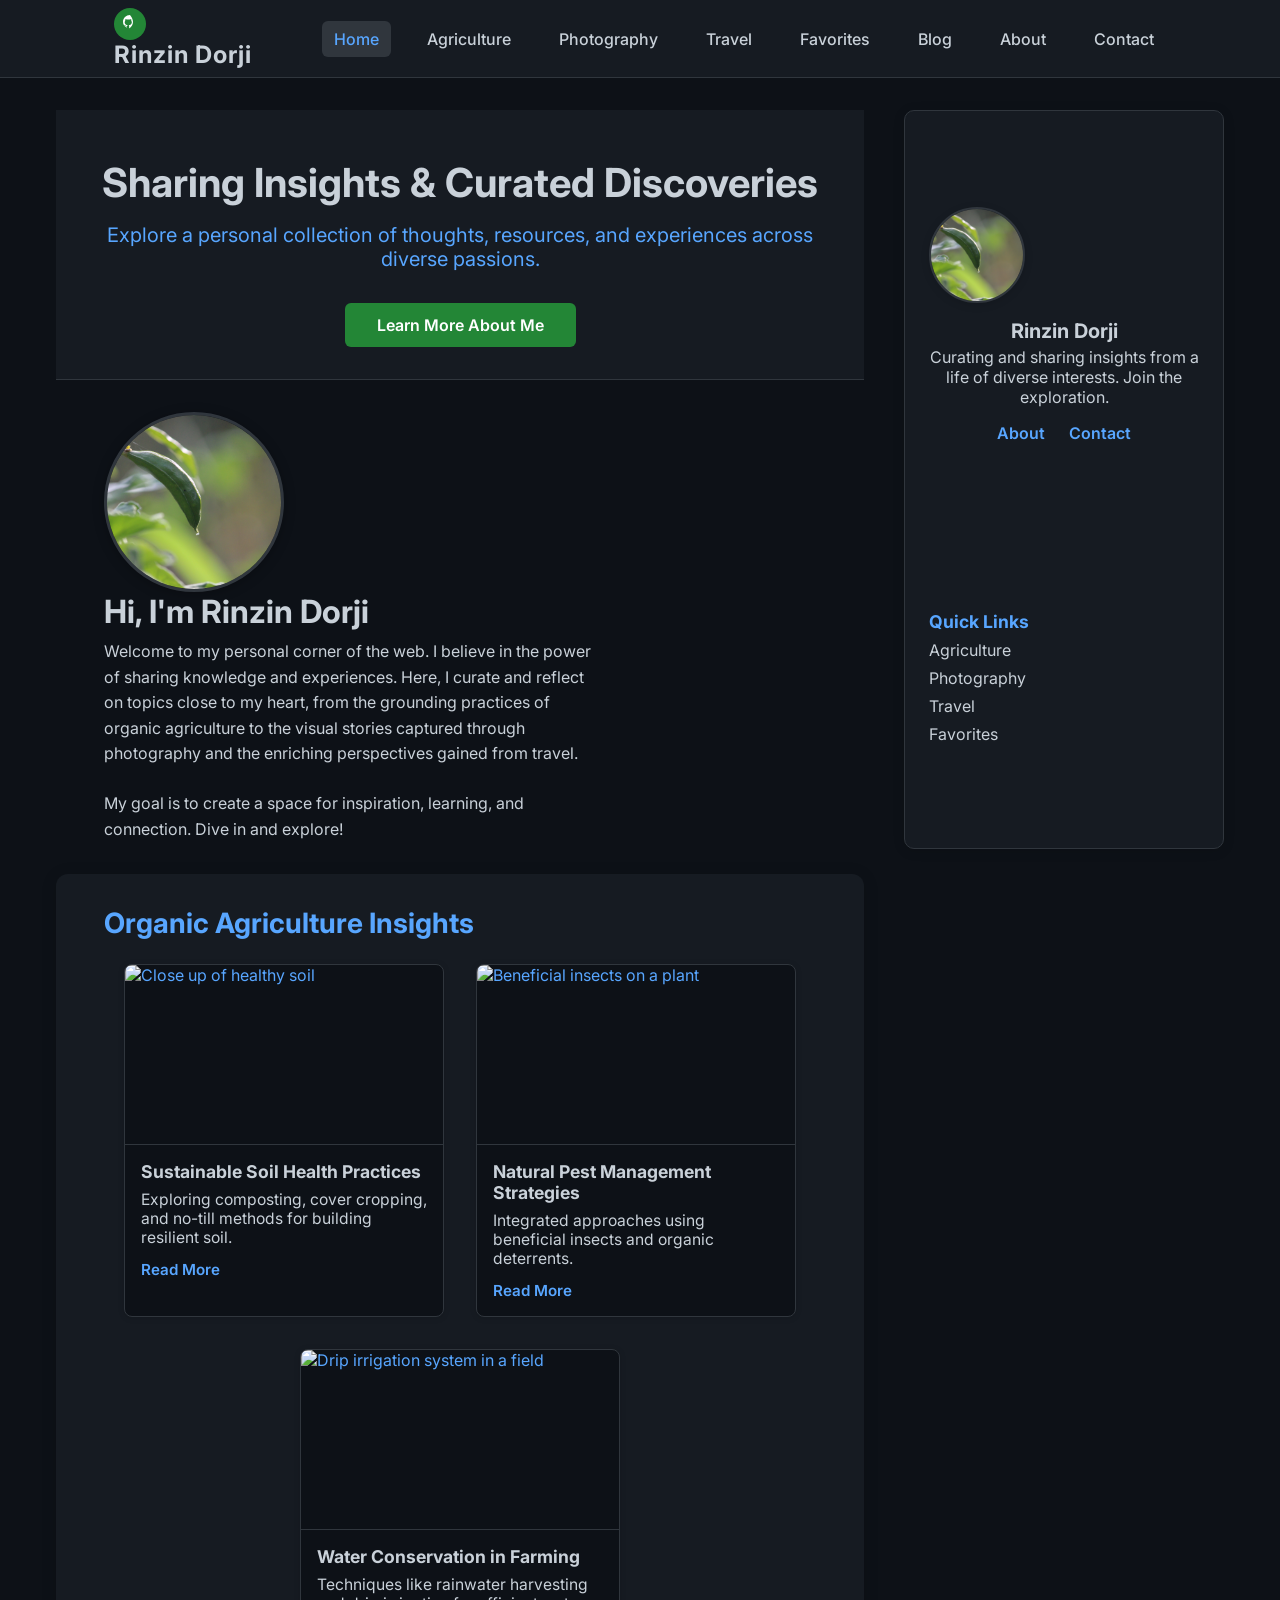
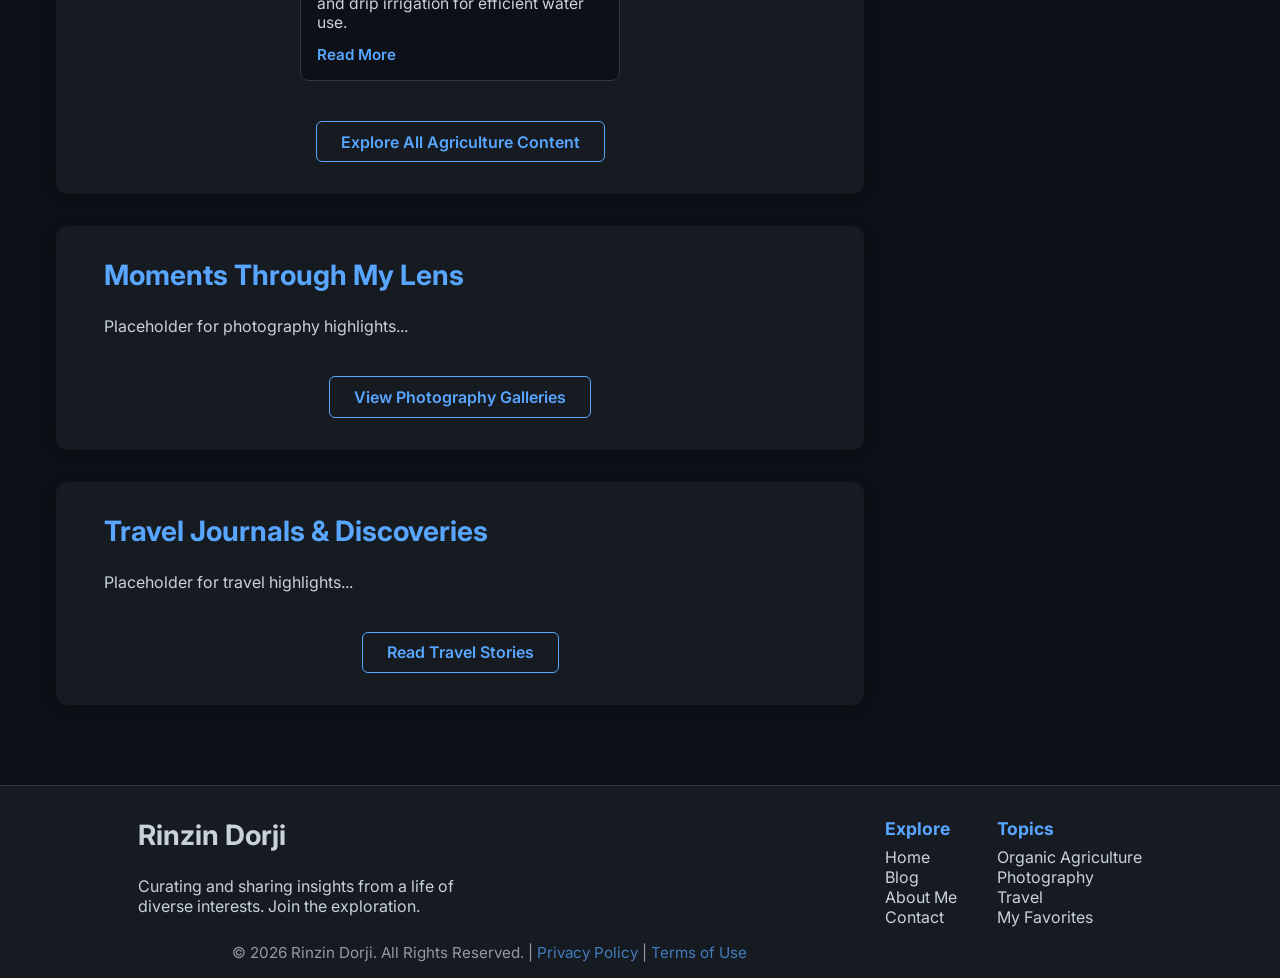
==== index.html @ 761f6019 "Add files via upload" ====
<!DOCTYPE html>
<html lang="en">
<head>
    <meta charset="UTF-8">
    <meta name="viewport" content="width=device-width, initial-scale=1.0">
    <!-- Update Title and Meta Description -->
    <title>My Curated Life - Rinzin Dorji</title>
    <meta name="description" content="Explore curated content, insights, and experiences across organic agriculture, photography, travel, and more by Rinzin Dorji.">
    <meta name="author" content="Rinzin Dorji">

    <!-- Modern Font (Example: Inter) -->
    <link rel="preconnect" href="https://fonts.googleapis.com">
    <link rel="preconnect" href="https://fonts.gstatic.com" crossorigin>
    <link href="https://fonts.googleapis.com/css2?family=Inter:wght@400;600;700&display=swap" rel="stylesheet">

    <!-- Link External CSS -->
    <link rel="stylesheet" href="style.css">

    <!-- Favicon (Placeholder) -->
    <link rel="icon" href="favicon.ico" type="image/x-icon">
</head>
<body>
    <!-- Skip Link -->
    <a href="#main-content" class="skip-link">Skip to main content</a>

    <!-- Header -->
    <header class="site-header" id="site-header">
        <div class="container header-container">
            <div class="logo">
                <a href="/" aria-label="Homepage">
                    <svg width="32" height="32" viewBox="0 0 16 16" fill="none" xmlns="http://www.w3.org/2000/svg" style="vertical-align:middle;margin-right:8px;"><circle cx="8" cy="8" r="8" fill="#238636"/><path d="M8 3.5C6.07 3.5 4.5 5.07 4.5 7C4.5 8.23 5.23 9.29 6.25 9.75C6.38 9.78 6.43 9.7 6.43 9.63C6.43 9.57 6.43 9.41 6.43 9.25C5.68 9.41 5.5 8.93 5.5 8.93C5.39 8.68 5.18 8.61 5.18 8.61C4.89 8.43 5.2 8.44 5.2 8.44C5.52 8.46 5.7 8.77 5.7 8.77C5.98 9.25 6.47 9.11 6.67 9.04C6.7 8.83 6.78 8.7 6.87 8.62C6.13 8.54 5.34 8.28 5.34 7.18C5.34 6.85 5.46 6.6 5.65 6.41C5.62 6.33 5.52 6.04 5.68 5.62C5.68 5.62 5.91 5.54 6.43 5.81C6.65 5.75 6.89 5.72 7.13 5.72C7.37 5.72 7.61 5.75 7.83 5.81C8.35 5.54 8.58 5.62 8.58 5.62C8.74 6.04 8.64 6.33 8.61 6.41C8.8 6.6 8.92 6.85 8.92 7.18C8.92 8.29 8.13 8.54 7.39 8.62C7.5 8.72 7.6 8.91 7.6 9.21C7.6 9.62 7.59 9.89 7.59 9.97C7.59 10.04 7.64 10.12 7.77 10.09C8.79 9.29 9.5 8.23 9.5 7C9.5 5.07 7.93 3.5 8 3.5Z" fill="#fff"/></svg>
                    Rinzin Dorji
                </a>
            </div>
            <nav class="main-navigation" aria-label="Main Navigation">
                <ul id="main-navigation-list" class="nav-list">
                    <li><a href="index.html" class="nav-link current-page">Home</a></li>
                    <li><a href="sub_pages/organic-agriculture.html" class="nav-link">Agriculture</a></li>
                    <li><a href="sub_pages/photography.html" class="nav-link">Photography</a></li>
                    <li><a href="sub_pages/travel.html" class="nav-link">Travel</a></li>
                    <li><a href="sub_pages/favorites.html" class="nav-link">Favorites</a></li>
                    <li><a href="sub_pages/blog.html" class="nav-link">Blog</a></li>
                    <li><a href="sub_pages/about.html" class="nav-link">About</a></li>
                    <li><a href="sub_pages/contact.html" class="nav-link">Contact</a></li>
                </ul>
            </nav>
        </div>
    </header>

    <!-- Main Content Area -->
    <main id="main-content" class="github-main-layout">
        <div class="github-main-content">
            <!-- Hero Section -->
            <section class="hero-section animate-on-scroll">
                <div class="container">
                    <div class="hero-content">
                        <h1 class="hero-title">Sharing Insights & Curated Discoveries</h1>
                        <p class="hero-subtitle">Explore a personal collection of thoughts, resources, and experiences across diverse passions.</p>
                        <!-- Optional CTA -->
                        <a href="sub_pages/about.html" class="button hero-button">Learn More About Me</a>
                    </div>
                    <!-- Optional: Add a subtle background image/video/graphic via CSS -->
                </div>
            </section>

            <!-- Introduction Section -->
            <section class="intro-section">
                <div class="container intro-container">
                    <div class="intro-image animate-on-scroll">
                        <img src="IMG_4759.JPG" alt="Portrait of Rinzin Dorji" loading="lazy">
                    </div>
                    <div class="intro-text animate-on-scroll delay-1">
                        <h2>Hi, I'm Rinzin Dorji</h2>
                        <p>Welcome to my personal corner of the web. I believe in the power of sharing knowledge and experiences. Here, I curate and reflect on topics close to my heart, from the grounding practices of organic agriculture to the visual stories captured through photography and the enriching perspectives gained from travel.</p>
                        <p>My goal is to create a space for inspiration, learning, and connection. Dive in and explore!</p>
                    </div>
                </div>
            </section>

            <!-- Featured Content Sections (Example Structure) -->
            <section id="featured-agriculture" class="featured-section featured-agriculture">
                <div class="container">
                    <h2 class="section-title animate-on-scroll">Organic Agriculture Insights</h2>
                    <div class="featured-grid">
                        <!-- Item 1 -->
                        <article class="featured-item animate-on-scroll delay-1">
                            <a href="#" class="featured-item-link" aria-label="Read more about Sustainable Soil Health">
                                <img src="https://via.placeholder.com/400x250/a5d6a7/4caf50?text=Soil+Health" alt="Close up of healthy soil">
                                <div class="item-content">
                                    <h3>Sustainable Soil Health Practices</h3>
                                    <p>Exploring composting, cover cropping, and no-till methods for building resilient soil.</p>
                                    <span class="read-more-link">Read More</span>
                                </div>
                            </a>
                        </article>
                        <!-- Item 2 -->
                        <article class="featured-item animate-on-scroll delay-2">
                            <a href="#" class="featured-item-link" aria-label="Read more about Pest Management">
                                <img src="https://via.placeholder.com/400x250/c5e1a5/8bc34a?text=Pest+Control" alt="Beneficial insects on a plant">
                                <div class="item-content">
                                    <h3>Natural Pest Management Strategies</h3>
                                    <p>Integrated approaches using beneficial insects and organic deterrents.</p>
                                    <span class="read-more-link">Read More</span>
                                </div>
                            </a>
                        </article>
                        <!-- Item 3 -->
                        <article class="featured-item animate-on-scroll delay-3">
                            <a href="#" class="featured-item-link" aria-label="Read more about Water Conservation">
                                <img src="https://via.placeholder.com/400x250/b3e5fc/4fc3f7?text=Water+Wise" alt="Drip irrigation system in a field">
                                <div class="item-content">
                                    <h3>Water Conservation in Farming</h3>
                                    <p>Techniques like rainwater harvesting and drip irrigation for efficient water use.</p>
                                    <span class="read-more-link">Read More</span>
                                </div>
                            </a>
                        </article>
                    </div>
                    <div class="section-link animate-on-scroll delay-4">
                        <a href="sub_pages/organic-agriculture.html" class="button button-secondary">Explore All Agriculture Content</a>
                    </div>
                </div>
            </section>

            <!-- Add similar sections for Photography, Travel etc. -->
            <section id="featured-photography" class="featured-section featured-photography alternate-bg">
                <div class="container">
                    <h2 class="section-title animate-on-scroll">Moments Through My Lens</h2>
                    <!-- Photography content grid here -->
                    <p class="animate-on-scroll delay-1">Placeholder for photography highlights...</p>
                    <div class="section-link animate-on-scroll delay-2">
                        <a href="sub_pages/photography.html" class="button button-secondary">View Photography Galleries</a>
                    </div>
                </div>
            </section>

            <section id="featured-travel" class="featured-section featured-travel">
                <div class="container">
                    <h2 class="section-title animate-on-scroll">Travel Journals & Discoveries</h2>
                    <!-- Travel content grid here -->
                    <p class="animate-on-scroll delay-1">Placeholder for travel highlights...</p>
                    <div class="section-link animate-on-scroll delay-2">
                        <a href="sub_pages/travel.html" class="button button-secondary">Read Travel Stories</a>
                    </div>
                </div>
            </section>
        </div>
        <aside class="github-sidebar">
            <section class="profile-card">
                <img src="IMG_4759.JPG" alt="Portrait of Rinzin Dorji" class="profile-avatar" loading="lazy">
                <h3>Rinzin Dorji</h3>
                <p>Curating and sharing insights from a life of diverse interests. Join the exploration.</p>
                <ul class="profile-links">
                    <li><a href="sub_pages/about.html">About</a></li>
                    <li><a href="sub_pages/contact.html">Contact</a></li>
                </ul>
            </section>
            <section class="quick-links">
                <h4>Quick Links</h4>
                <ul>
                    <li><a href="sub_pages/organic-agriculture.html">Agriculture</a></li>
                    <li><a href="sub_pages/photography.html">Photography</a></li>
                    <li><a href="sub_pages/travel.html">Travel</a></li>
                    <li><a href="sub_pages/favorites.html">Favorites</a></li>
                </ul>
            </section>
        </aside>
    </main>

    <!-- Footer -->
    <footer class="site-footer">
        <div class="container">
            <div class="footer-content">
                <div class="footer-about">
                    <h3><a href="/">Rinzin Dorji</a></h3>
                    <p>Curating and sharing insights from a life of diverse interests. Join the exploration.</p>
                    <!-- Add Social Links Here -->
                </div>
                <nav class="footer-nav" aria-label="Footer Navigation">
                    <div>
                        <h4>Explore</h4>
                        <ul>
                            <li><a href="index.html">Home</a></li>
                            <li><a href="sub_pages/blog.html">Blog</a></li>
                            <li><a href="sub_pages/about.html">About Me</a></li>
                            <li><a href="sub_pages/contact.html">Contact</a></li>
                        </ul>
                    </div>
                    <div>
                        <h4>Topics</h4>
                        <ul>
                            <li><a href="sub_pages/organic-agriculture.html">Organic Agriculture</a></li>
                            <li><a href="sub_pages/photography.html">Photography</a></li>
                            <li><a href="sub_pages/travel.html">Travel</a></li>
                            <li><a href="sub_pages/favorites.html">My Favorites</a></li>
                        </ul>
                    </div>
                </nav>
            </div>
            <div class="copyright">
                <p>&copy; <span id="current-year"></span> Rinzin Dorji. All Rights Reserved. | <a href="#">Privacy Policy</a> | <a href="#">Terms of Use</a></p>
            </div>
        </div>
    </footer>

    <!-- Link External JS -->
    <script src="script.js" defer></script>
</body>
</html>
---- style.css ----
/* style.css - Modern Personal Sharing Hub */

/* ========================================
   0. VARIABLES & BASE
   ======================================== */
:root {
    /* Color Palette */
    --color-bg: #0d1117;
    --color-bg-secondary: #161b22;
    --color-fg: #c9d1d9;
    --color-accent: #238636;
    --color-border: #30363d;
    --color-link: #58a6ff;
    --color-link-hover: #1f6feb;

    /* Typography */
    --font-main: 'Inter', 'Segoe UI', Arial, sans-serif;

    /* Layout & Spacing */
    --container-width: 1100px;
    --spacing-unit: 1rem; /* 16px */
    --spacing-xs: calc(var(--spacing-unit) * 0.5);  /* 8px */
    --spacing-sm: var(--spacing-unit);             /* 16px */
    --spacing-md: calc(var(--spacing-unit) * 1.5); /* 24px */
    --spacing-lg: calc(var(--spacing-unit) * 2.5); /* 40px */
    --spacing-xl: calc(var(--spacing-unit) * 4);   /* 64px */
    --spacing-xxl: calc(var(--spacing-unit) * 6);  /* 96px */

    /* Borders & Shadows */
    --border-radius-sm: 4px;
    --border-radius-md: 8px;
    --border-width: 1px;
    --shadow-sm: 0 1px 3px rgba(0, 0, 0, 0.05);
    --shadow-md: 0 4px 12px rgba(0, 0, 0, 0.1);
    --shadow-lg: 0 10px 30px rgba(0, 0, 0, 0.1);

    /* Transitions */
    --transition-duration: 0.3s;
    --transition-timing: ease-in-out;
}

/* Reset & Base Styles */
*, *::before, *::after {
    box-sizing: border-box;
    margin: 0;
    padding: 0;
}

html {
    font-size: var(--base-font-size);
    scroll-behavior: smooth;
    -webkit-font-smoothing: antialiased;
    -moz-osx-font-smoothing: grayscale;
}

body {
    background: var(--color-bg);
    color: var(--color-fg);
    font-family: var(--font-main);
    margin: 0;
    padding: 0;
    min-height: 100vh;
}

/* ========================================
   1. ACCESSIBILITY & UTILITIES
   ======================================== */
.skip-link {
    position: absolute;
    top: -999px; /* Hide off-screen */
    left: var(--spacing-sm);
    background-color: var(--color-accent);
    color: var(--color-fg);
    padding: var(--spacing-xs) var(--spacing-sm);
    z-index: 1100;
    text-decoration: none;
    font-weight: 600;
    border-radius: 0 0 var(--border-radius-sm) var(--border-radius-sm);
    transition: top var(--transition-duration) var(--transition-timing);
}
.skip-link:focus {
    top: 0;
}

/* Animation Utility */
.animate-on-scroll {
    opacity: 0;
    transform: translateY(20px); /* Subtle upward movement */
    transition: opacity 0.6s var(--transition-timing), transform 0.6s var(--transition-timing);
}
.animate-on-scroll.is-visible {
    opacity: 1;
    transform: translateY(0);
}
.delay-1 { transition-delay: 0.1s; }
.delay-2 { transition-delay: 0.2s; }
.delay-3 { transition-delay: 0.3s; }
.delay-4 { transition-delay: 0.4s; }

/* ========================================
   2. TYPOGRAPHY & BASE ELEMENTS
   ======================================== */
h1, h2, h3, h4, h5, h6 {
    font-family: var(--font-main);
    color: var(--color-fg);
    margin-top: 0;
    margin-bottom: var(--spacing-md);
    font-weight: 700;
    line-height: var(--line-height-heading);
}
h1 { font-size: clamp(2.5rem, 5vw, 3.5rem); } /* Responsive heading size */
h2 { font-size: clamp(2rem, 4vw, 2.75rem); }
h3 { font-size: clamp(1.5rem, 3vw, 1.75rem); }
h4 { font-size: clamp(1.2rem, 2.5vw, 1.35rem); }

p {
    margin-bottom: var(--spacing-md);
    max-width: 75ch; /* Improve readability */
}
p:last-child {
    margin-bottom: 0;
}

a {
    color: var(--color-link);
    text-decoration: none;
    transition: color var(--transition-duration) var(--transition-timing);
}
a:hover, a:focus {
    color: var(--color-link-hover);
    text-decoration: underline;
}

img, svg, video {
    max-width: 100%;
    height: auto;
    display: block;
}

/* Buttons */
.button,
.button-secondary {
    display: inline-block;
    padding: 0.6rem 1.5rem;
    border-radius: 6px;
    font-weight: 600;
    text-decoration: none;
    font-size: 1rem;
    transition: background 0.2s, color 0.2s;
    cursor: pointer;
}
.button {
    background: var(--color-accent);
    color: #fff;
    border: none;
}
.button:hover {
    background: #2ea043;
}
.button-secondary {
    background: transparent;
    color: var(--color-link);
    border: 1px solid var(--color-link);
}
.button-secondary:hover {
    background: var(--color-link);
    color: #fff;
}

/* Focus Styles */
*:focus-visible {
    outline: 3px solid var(--color-link);
    outline-offset: 2px;
    border-radius: var(--border-radius-sm);
}

/* ========================================
   3. LAYOUT & CONTAINER
   ======================================== */
.container {
    width: 100%;
    max-width: var(--container-width);
    margin-left: auto;
    margin-right: auto;
    padding-left: var(--spacing-md);
    padding-right: var(--spacing-md);
}

/* GitHub-inspired main layout */
.github-main-layout {
  display: flex;
  flex-direction: row;
  align-items: flex-start;
  max-width: 1200px;
  margin: 0 auto;
  padding: 2rem 1rem 0 1rem;
  gap: 2.5rem;
}

.github-main-content {
  flex: 3 1 0;
  min-width: 0;
}

.github-sidebar {
  flex: 1 1 260px;
  max-width: 320px;
  background: var(--color-bg-secondary);
  border: 1px solid var(--color-border);
  border-radius: 10px;
  padding: 2rem 1.5rem;
  box-shadow: 0 2px 12px #0002;
  position: sticky;
  top: 90px;
  height: fit-content;
}

.profile-card {
  text-align: center;
  margin-bottom: 2.5rem;
}
.profile-avatar {
  width: 96px;
  height: 96px;
  border-radius: 50%;
  border: 2px solid var(--color-border);
  margin-bottom: 1rem;
  object-fit: cover;
  box-shadow: 0 2px 8px #0002;
}
.profile-card h3 {
  margin: 0.5rem 0 0.25rem 0;
  font-size: 1.25rem;
  color: var(--color-fg);
}
.profile-card p {
  color: var(--color-fg);
  font-size: 1rem;
  margin-bottom: 1rem;
}
.profile-links {
  list-style: none;
  padding: 0;
  margin: 0;
  display: flex;
  justify-content: center;
  gap: 1.5rem;
}
.profile-links a {
  color: var(--color-link);
  font-weight: 600;
  text-decoration: none;
  font-size: 1rem;
}
.profile-links a:hover {
  color: var(--color-link-hover);
}

.quick-links {
  margin-top: 2rem;
}
.quick-links h4 {
  color: var(--color-link);
  font-size: 1.1rem;
  margin-bottom: 0.5rem;
  text-align: left;
}
.quick-links ul {
  list-style: none;
  padding: 0;
  margin: 0;
}
.quick-links li {
  margin-bottom: 0.5rem;
}
.quick-links a {
  color: var(--color-fg);
  text-decoration: none;
  font-size: 1rem;
  transition: color 0.2s;
}
.quick-links a:hover {
  color: var(--color-link);
}

@media (max-width: 1000px) {
  .github-main-layout {
    flex-direction: column;
    gap: 2rem;
    padding: 1rem 0.5rem 0 0.5rem;
  }
  .github-sidebar {
    position: static;
    max-width: 100%;
    width: 100%;
    margin-bottom: 2rem;
  }
}

@media (max-width: 600px) {
  .github-main-layout {
    flex-direction: column;
    padding: 0.5rem 0.1rem 0 0.1rem;
    gap: 1rem;
  }
  .github-sidebar {
    padding: 1rem 0.5rem;
    max-width: 100%;
    width: 100%;
    margin-bottom: 1.5rem;
  }
  .github-main-content {
    width: 100%;
    min-width: 0;
  }
  .profile-avatar {
    width: 72px;
    height: 72px;
  }
  .profile-card h3 {
    font-size: 1.05rem;
  }
  .profile-card p {
    font-size: 0.95rem;
  }
  .quick-links h4 {
    font-size: 1rem;
  }
  .quick-links a {
    font-size: 0.95rem;
  }
  .hero-title {
    font-size: 1.2rem;
  }
  .hero-section {
    padding: 1.5rem 0 1rem 0;
  }
  .intro-section {
    flex-direction: column;
    gap: 1rem;
    padding: 0 0.5rem;
  }
  .intro-image img {
    width: 90px;
    height: 90px;
  }
  .intro-text h2 {
    font-size: 1.1rem;
  }
  .featured-section {
    padding: 1rem 0.5rem;
    margin: 1rem auto;
  }
  .section-title {
    font-size: 1rem;
  }
  .featured-item img {
    height: 100px;
  }
  .item-content h3 {
    font-size: 0.98rem;
  }
  .item-content p {
    font-size: 0.92rem;
  }
}

/* ========================================
   4. HEADER & NAVIGATION
   ======================================== */
.site-header {
    background: var(--color-bg-secondary);
    border-bottom: 1px solid var(--color-border);
    padding: 0.5rem 0;
    position: sticky;
    top: 0;
    z-index: 100;
}

.header-container {
    display: flex;
    align-items: center;
    justify-content: space-between;
    max-width: var(--container-width);
    margin: 0 auto;
    padding: 0 1.5rem;
}

.logo a {
    color: var(--color-fg);
    font-weight: 700;
    font-size: 1.5rem;
    text-decoration: none;
    letter-spacing: 1px;
}

.main-navigation .nav-list {
    display: flex;
    gap: 1.5rem;
    list-style: none;
    margin: 0;
    padding: 0;
}

.main-navigation .nav-link {
    color: var(--color-fg);
    text-decoration: none;
    font-weight: 500;
    padding: 0.5rem 0.75rem;
    border-radius: 6px;
    transition: background 0.2s, color 0.2s;
}

.main-navigation .nav-link:hover,
.main-navigation .nav-link.current-page {
    background: var(--color-border);
    color: var(--color-link);
}

/* ========================================
   5. MAIN CONTENT & SECTIONS
   ======================================== */
main {
    padding-top: 0; /* Header is sticky */
}

section {
    padding: var(--spacing-xl) 0;
}
.alternate-bg {
    background-color: var(--color-bg-secondary);
}

/* Hero Section */
.hero-section {
    background: var(--color-bg-secondary);
    padding: 3rem 0 2rem 0;
    text-align: center;
    border-bottom: 1px solid var(--color-border);
    transition: transform 0.5s var(--transition-timing), opacity 0.5s var(--transition-timing);
    will-change: transform, opacity;
}
.hero-section.zoomed-out {
    transform: scale(0.92);
    opacity: 0.7;
}

.hero-title {
    font-size: 2.5rem;
    font-weight: 700;
    margin-bottom: 1rem;
    color: var(--color-fg);
}

.hero-subtitle {
    font-size: 1.25rem;
    color: var(--color-link);
    margin-bottom: 2rem;
}

.hero-button {
    background: var(--color-accent);
    color: #fff;
    border: none;
    padding: 0.75rem 2rem;
    border-radius: 6px;
    font-size: 1rem;
    font-weight: 600;
    cursor: pointer;
    text-decoration: none;
    transition: background 0.2s;
}
.hero-button:hover {
    background: #2ea043;
}

/* Intro Section */
.intro-section {
    display: flex;
    flex-wrap: wrap;
    align-items: center;
    justify-content: center;
    gap: 2rem;
    max-width: var(--container-width);
    margin: 2rem auto;
    padding: 0 1.5rem;
}

.intro-image img {
    width: 180px;
    height: 180px;
    object-fit: cover;
    border-radius: 50%;
    border: 3px solid var(--color-border);
    box-shadow: 0 2px 12px #0004;
}

.intro-text {
    max-width: 500px;
}

.intro-text h2 {
    font-size: 2rem;
    margin-bottom: 0.5rem;
    color: var(--color-fg);
}

.intro-text p {
    color: var(--color-fg);
    line-height: 1.6;
}

/* Featured Sections */
.featured-section {
    background: var(--color-bg-secondary);
    border-radius: 12px;
    margin: 2rem auto;
    max-width: var(--container-width);
    padding: 2rem 1.5rem;
    box-shadow: 0 2px 16px #0002;
}

.section-title {
    font-size: 1.75rem;
    color: var(--color-link);
    margin-bottom: 1.5rem;
    font-weight: 700;
}

.featured-grid {
    display: flex;
    flex-wrap: wrap;
    gap: 2rem;
    justify-content: center;
}

.featured-item {
    background: var(--color-bg);
    border: 1px solid var(--color-border);
    border-radius: 8px;
    box-shadow: 0 1px 6px #0002;
    overflow: hidden;
    max-width: 320px;
    flex: 1 1 300px;
    display: flex;
    flex-direction: column;
    transition: transform 0.15s, box-shadow 0.15s;
}
.featured-item:hover {
    transform: translateY(-4px) scale(1.03);
    box-shadow: 0 4px 24px #0004;
}
.featured-item img {
    width: 100%;
    height: 180px;
    object-fit: cover;
    border-bottom: 1px solid var(--color-border);
}
.item-content {
    padding: 1rem;
}
.item-content h3 {
    font-size: 1.1rem;
    color: var(--color-fg);
    margin: 0 0 0.5rem 0;
}
.item-content p {
    color: var(--color-fg);
    font-size: 0.98rem;
    margin-bottom: 0.75rem;
}
.read-more-link {
    color: var(--color-link);
    font-weight: 600;
    text-decoration: none;
    font-size: 0.95rem;
}
.read-more-link:hover {
    color: var(--color-link-hover);
}

.section-link {
    text-align: center;
    margin-top: var(--spacing-lg);
}

/* ========================================
   6. FOOTER
   ======================================== */
.site-footer {
    background: var(--color-bg-secondary);
    border-top: 1px solid var(--color-border);
    color: var(--color-fg);
    padding: 2rem 0 1rem 0;
    margin-top: 3rem;
}
.footer-content {
    display: flex;
    flex-wrap: wrap;
    justify-content: space-between;
    max-width: var(--container-width);
    margin: 0 auto 1rem auto;
    padding: 0 1.5rem;
    gap: 2rem;
}
.footer-about {
    max-width: 350px;
}
.footer-about h3 a {
    color: var(--color-fg);
    text-decoration: none;
    font-weight: 700;
}
.footer-nav {
    display: flex;
    gap: 2.5rem;
}
.footer-nav h4 {
    color: var(--color-link);
    font-size: 1.1rem;
    margin-bottom: 0.5rem;
}
.footer-nav ul {
    list-style: none;
    padding: 0;
    margin: 0;
}
.footer-nav a {
    color: var(--color-fg);
    text-decoration: none;
    font-size: 1rem;
    transition: color 0.2s;
}
.footer-nav a:hover {
    color: var(--color-link);
}

.copyright {
    text-align: center;
    color: var(--color-fg);
    font-size: 0.95rem;
    opacity: 0.7;
}

/* ========================================
   7. RESPONSIVE ADJUSTMENTS
   ======================================== */
@media (max-width: 900px) {
    .header-container,
    .footer-content,
    .intro-section,
    .featured-section {
        flex-direction: column;
        align-items: stretch;
        gap: 1.5rem;
    }
    .featured-grid {
        flex-direction: column;
        gap: 1.5rem;
    }
}
@media (max-width: 600px) {
    .hero-title {
        font-size: 1.2rem;
    }
    .intro-image img {
        width: 90px;
        height: 90px;
    }
    .section-title {
        font-size: 1rem;
    }
    .site-header, .site-footer {
        padding-left: 0.5rem;
        padding-right: 0.5rem;
    }
}
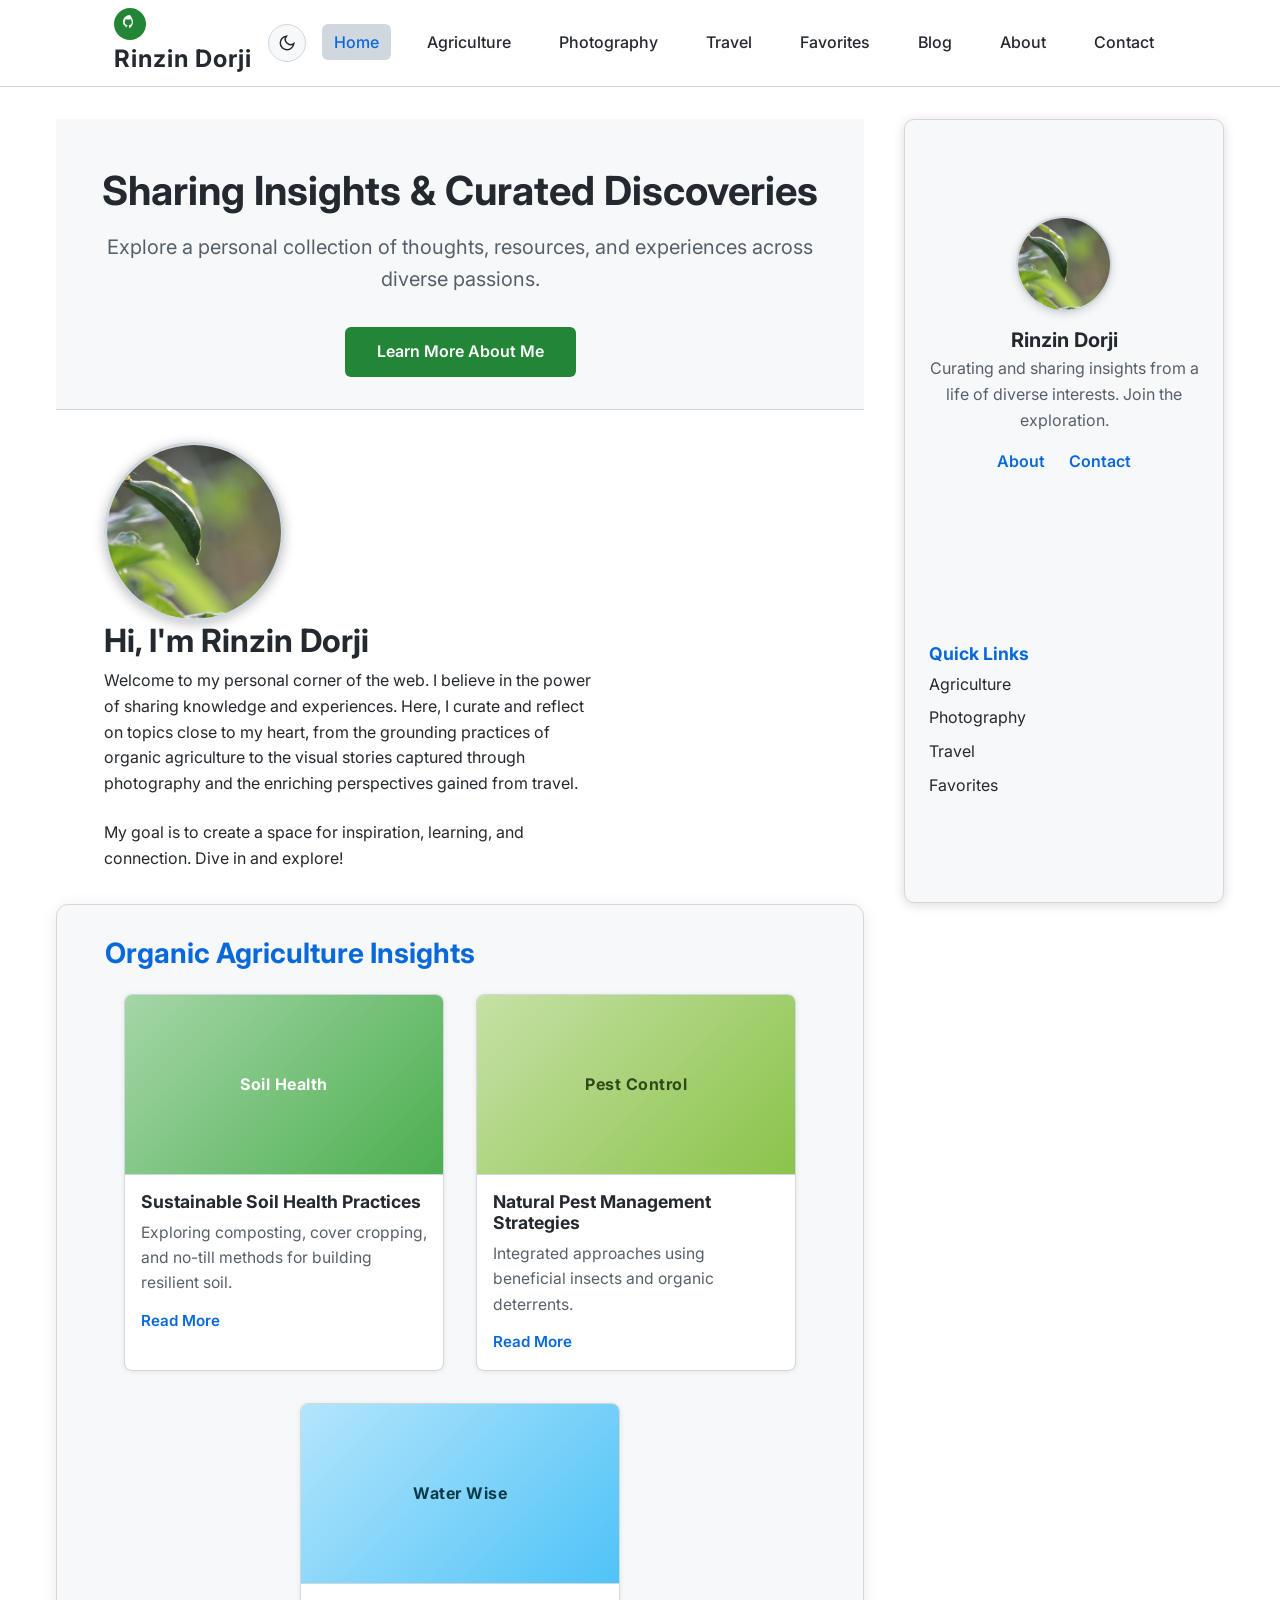
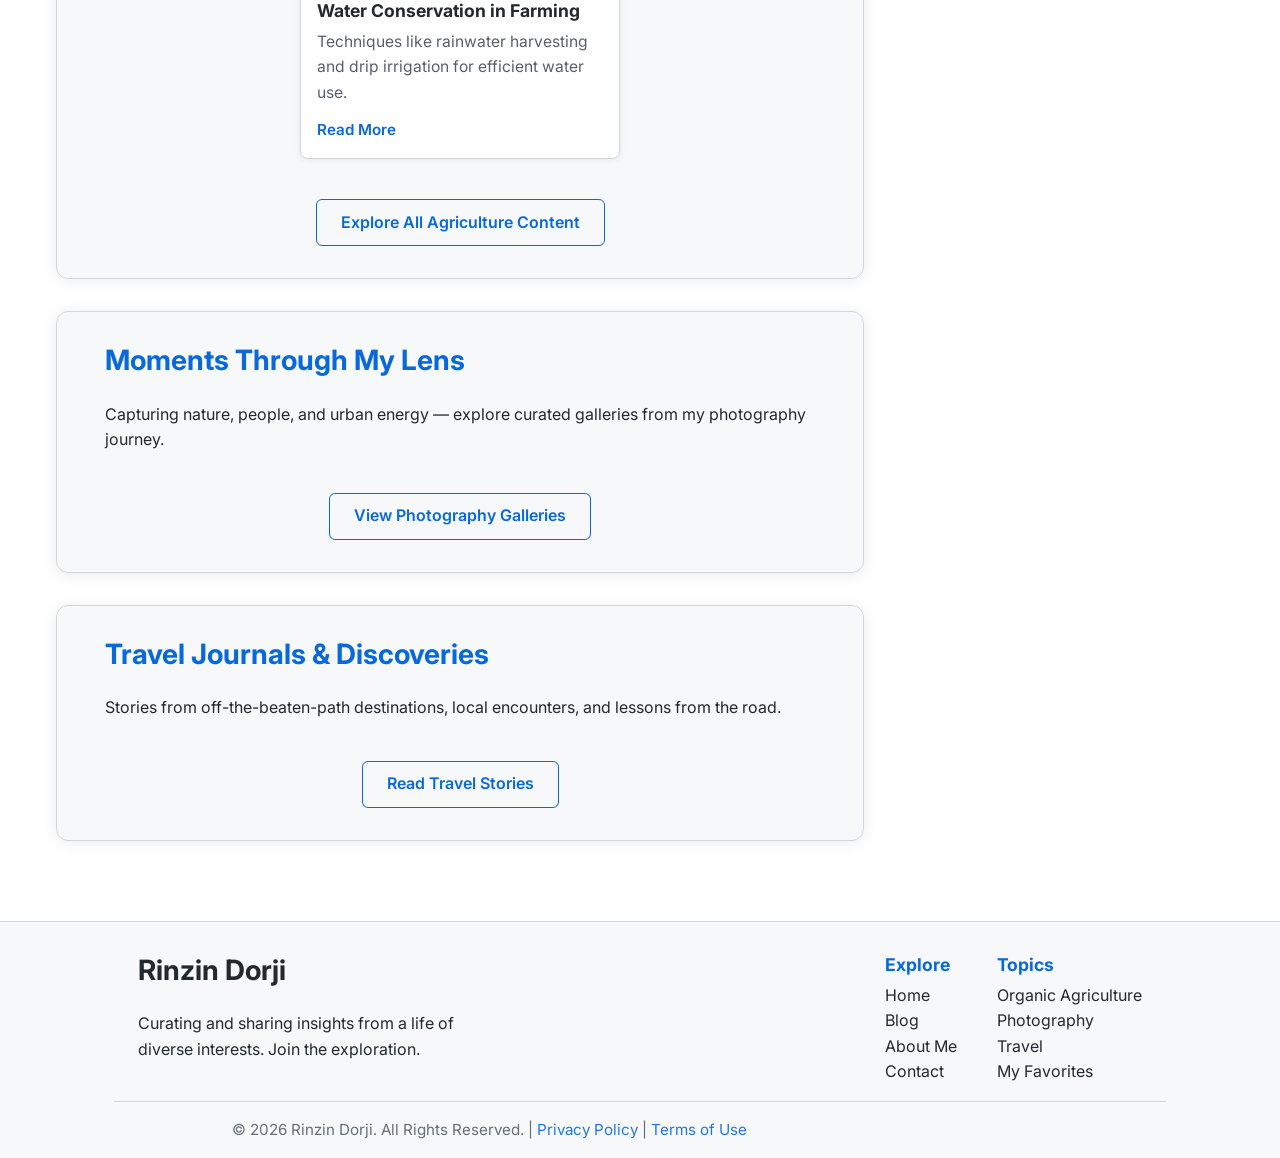
==== commit 2c5b676a: "feat: improve Org site - a11y, SEO, responsive hamburger, theme toggle, sitemap - Add OG/Twitter met" ====
--- a/index.html
+++ b/index.html
@@ -1,209 +1,252 @@
-<!DOCTYPE html>
-<html lang="en">
-<head>
-    <meta charset="UTF-8">
-    <meta name="viewport" content="width=device-width, initial-scale=1.0">
-    <!-- Update Title and Meta Description -->
-    <title>My Curated Life - Rinzin Dorji</title>
-    <meta name="description" content="Explore curated content, insights, and experiences across organic agriculture, photography, travel, and more by Rinzin Dorji.">
-    <meta name="author" content="Rinzin Dorji">
-
-    <!-- Modern Font (Example: Inter) -->
-    <link rel="preconnect" href="https://fonts.googleapis.com">
-    <link rel="preconnect" href="https://fonts.gstatic.com" crossorigin>
-    <link href="https://fonts.googleapis.com/css2?family=Inter:wght@400;600;700&display=swap" rel="stylesheet">
-
-    <!-- Link External CSS -->
-    <link rel="stylesheet" href="style.css">
-
-    <!-- Favicon (Placeholder) -->
-    <link rel="icon" href="favicon.ico" type="image/x-icon">
-</head>
-<body>
-    <!-- Skip Link -->
-    <a href="#main-content" class="skip-link">Skip to main content</a>
-
-    <!-- Header -->
-    <header class="site-header" id="site-header">
-        <div class="container header-container">
-            <div class="logo">
-                <a href="/" aria-label="Homepage">
-                    <svg width="32" height="32" viewBox="0 0 16 16" fill="none" xmlns="http://www.w3.org/2000/svg" style="vertical-align:middle;margin-right:8px;"><circle cx="8" cy="8" r="8" fill="#238636"/><path d="M8 3.5C6.07 3.5 4.5 5.07 4.5 7C4.5 8.23 5.23 9.29 6.25 9.75C6.38 9.78 6.43 9.7 6.43 9.63C6.43 9.57 6.43 9.41 6.43 9.25C5.68 9.41 5.5 8.93 5.5 8.93C5.39 8.68 5.18 8.61 5.18 8.61C4.89 8.43 5.2 8.44 5.2 8.44C5.52 8.46 5.7 8.77 5.7 8.77C5.98 9.25 6.47 9.11 6.67 9.04C6.7 8.83 6.78 8.7 6.87 8.62C6.13 8.54 5.34 8.28 5.34 7.18C5.34 6.85 5.46 6.6 5.65 6.41C5.62 6.33 5.52 6.04 5.68 5.62C5.68 5.62 5.91 5.54 6.43 5.81C6.65 5.75 6.89 5.72 7.13 5.72C7.37 5.72 7.61 5.75 7.83 5.81C8.35 5.54 8.58 5.62 8.58 5.62C8.74 6.04 8.64 6.33 8.61 6.41C8.8 6.6 8.92 6.85 8.92 7.18C8.92 8.29 8.13 8.54 7.39 8.62C7.5 8.72 7.6 8.91 7.6 9.21C7.6 9.62 7.59 9.89 7.59 9.97C7.59 10.04 7.64 10.12 7.77 10.09C8.79 9.29 9.5 8.23 9.5 7C9.5 5.07 7.93 3.5 8 3.5Z" fill="#fff"/></svg>
-                    Rinzin Dorji
-                </a>
-            </div>
-            <nav class="main-navigation" aria-label="Main Navigation">
-                <ul id="main-navigation-list" class="nav-list">
-                    <li><a href="index.html" class="nav-link current-page">Home</a></li>
-                    <li><a href="sub_pages/organic-agriculture.html" class="nav-link">Agriculture</a></li>
-                    <li><a href="sub_pages/photography.html" class="nav-link">Photography</a></li>
-                    <li><a href="sub_pages/travel.html" class="nav-link">Travel</a></li>
-                    <li><a href="sub_pages/favorites.html" class="nav-link">Favorites</a></li>
-                    <li><a href="sub_pages/blog.html" class="nav-link">Blog</a></li>
-                    <li><a href="sub_pages/about.html" class="nav-link">About</a></li>
-                    <li><a href="sub_pages/contact.html" class="nav-link">Contact</a></li>
-                </ul>
-            </nav>
-        </div>
-    </header>
-
-    <!-- Main Content Area -->
-    <main id="main-content" class="github-main-layout">
-        <div class="github-main-content">
-            <!-- Hero Section -->
-            <section class="hero-section animate-on-scroll">
-                <div class="container">
-                    <div class="hero-content">
-                        <h1 class="hero-title">Sharing Insights & Curated Discoveries</h1>
-                        <p class="hero-subtitle">Explore a personal collection of thoughts, resources, and experiences across diverse passions.</p>
-                        <!-- Optional CTA -->
-                        <a href="sub_pages/about.html" class="button hero-button">Learn More About Me</a>
-                    </div>
-                    <!-- Optional: Add a subtle background image/video/graphic via CSS -->
-                </div>
-            </section>
-
-            <!-- Introduction Section -->
-            <section class="intro-section">
-                <div class="container intro-container">
-                    <div class="intro-image animate-on-scroll">
-                        <img src="IMG_4759.JPG" alt="Portrait of Rinzin Dorji" loading="lazy">
-                    </div>
-                    <div class="intro-text animate-on-scroll delay-1">
-                        <h2>Hi, I'm Rinzin Dorji</h2>
-                        <p>Welcome to my personal corner of the web. I believe in the power of sharing knowledge and experiences. Here, I curate and reflect on topics close to my heart, from the grounding practices of organic agriculture to the visual stories captured through photography and the enriching perspectives gained from travel.</p>
-                        <p>My goal is to create a space for inspiration, learning, and connection. Dive in and explore!</p>
-                    </div>
-                </div>
-            </section>
-
-            <!-- Featured Content Sections (Example Structure) -->
-            <section id="featured-agriculture" class="featured-section featured-agriculture">
-                <div class="container">
-                    <h2 class="section-title animate-on-scroll">Organic Agriculture Insights</h2>
-                    <div class="featured-grid">
-                        <!-- Item 1 -->
-                        <article class="featured-item animate-on-scroll delay-1">
-                            <a href="#" class="featured-item-link" aria-label="Read more about Sustainable Soil Health">
-                                <img src="https://via.placeholder.com/400x250/a5d6a7/4caf50?text=Soil+Health" alt="Close up of healthy soil">
-                                <div class="item-content">
-                                    <h3>Sustainable Soil Health Practices</h3>
-                                    <p>Exploring composting, cover cropping, and no-till methods for building resilient soil.</p>
-                                    <span class="read-more-link">Read More</span>
-                                </div>
-                            </a>
-                        </article>
-                        <!-- Item 2 -->
-                        <article class="featured-item animate-on-scroll delay-2">
-                            <a href="#" class="featured-item-link" aria-label="Read more about Pest Management">
-                                <img src="https://via.placeholder.com/400x250/c5e1a5/8bc34a?text=Pest+Control" alt="Beneficial insects on a plant">
-                                <div class="item-content">
-                                    <h3>Natural Pest Management Strategies</h3>
-                                    <p>Integrated approaches using beneficial insects and organic deterrents.</p>
-                                    <span class="read-more-link">Read More</span>
-                                </div>
-                            </a>
-                        </article>
-                        <!-- Item 3 -->
-                        <article class="featured-item animate-on-scroll delay-3">
-                            <a href="#" class="featured-item-link" aria-label="Read more about Water Conservation">
-                                <img src="https://via.placeholder.com/400x250/b3e5fc/4fc3f7?text=Water+Wise" alt="Drip irrigation system in a field">
-                                <div class="item-content">
-                                    <h3>Water Conservation in Farming</h3>
-                                    <p>Techniques like rainwater harvesting and drip irrigation for efficient water use.</p>
-                                    <span class="read-more-link">Read More</span>
-                                </div>
-                            </a>
-                        </article>
-                    </div>
-                    <div class="section-link animate-on-scroll delay-4">
-                        <a href="sub_pages/organic-agriculture.html" class="button button-secondary">Explore All Agriculture Content</a>
-                    </div>
-                </div>
-            </section>
-
-            <!-- Add similar sections for Photography, Travel etc. -->
-            <section id="featured-photography" class="featured-section featured-photography alternate-bg">
-                <div class="container">
-                    <h2 class="section-title animate-on-scroll">Moments Through My Lens</h2>
-                    <!-- Photography content grid here -->
-                    <p class="animate-on-scroll delay-1">Placeholder for photography highlights...</p>
-                    <div class="section-link animate-on-scroll delay-2">
-                        <a href="sub_pages/photography.html" class="button button-secondary">View Photography Galleries</a>
-                    </div>
-                </div>
-            </section>
-
-            <section id="featured-travel" class="featured-section featured-travel">
-                <div class="container">
-                    <h2 class="section-title animate-on-scroll">Travel Journals & Discoveries</h2>
-                    <!-- Travel content grid here -->
-                    <p class="animate-on-scroll delay-1">Placeholder for travel highlights...</p>
-                    <div class="section-link animate-on-scroll delay-2">
-                        <a href="sub_pages/travel.html" class="button button-secondary">Read Travel Stories</a>
-                    </div>
-                </div>
-            </section>
-        </div>
-        <aside class="github-sidebar">
-            <section class="profile-card">
-                <img src="IMG_4759.JPG" alt="Portrait of Rinzin Dorji" class="profile-avatar" loading="lazy">
-                <h3>Rinzin Dorji</h3>
-                <p>Curating and sharing insights from a life of diverse interests. Join the exploration.</p>
-                <ul class="profile-links">
-                    <li><a href="sub_pages/about.html">About</a></li>
-                    <li><a href="sub_pages/contact.html">Contact</a></li>
-                </ul>
-            </section>
-            <section class="quick-links">
-                <h4>Quick Links</h4>
-                <ul>
-                    <li><a href="sub_pages/organic-agriculture.html">Agriculture</a></li>
-                    <li><a href="sub_pages/photography.html">Photography</a></li>
-                    <li><a href="sub_pages/travel.html">Travel</a></li>
-                    <li><a href="sub_pages/favorites.html">Favorites</a></li>
-                </ul>
-            </section>
-        </aside>
-    </main>
-
-    <!-- Footer -->
-    <footer class="site-footer">
-        <div class="container">
-            <div class="footer-content">
-                <div class="footer-about">
-                    <h3><a href="/">Rinzin Dorji</a></h3>
-                    <p>Curating and sharing insights from a life of diverse interests. Join the exploration.</p>
-                    <!-- Add Social Links Here -->
-                </div>
-                <nav class="footer-nav" aria-label="Footer Navigation">
-                    <div>
-                        <h4>Explore</h4>
-                        <ul>
-                            <li><a href="index.html">Home</a></li>
-                            <li><a href="sub_pages/blog.html">Blog</a></li>
-                            <li><a href="sub_pages/about.html">About Me</a></li>
-                            <li><a href="sub_pages/contact.html">Contact</a></li>
-                        </ul>
-                    </div>
-                    <div>
-                        <h4>Topics</h4>
-                        <ul>
-                            <li><a href="sub_pages/organic-agriculture.html">Organic Agriculture</a></li>
-                            <li><a href="sub_pages/photography.html">Photography</a></li>
-                            <li><a href="sub_pages/travel.html">Travel</a></li>
-                            <li><a href="sub_pages/favorites.html">My Favorites</a></li>
-                        </ul>
-                    </div>
-                </nav>
-            </div>
-            <div class="copyright">
-                <p>&copy; <span id="current-year"></span> Rinzin Dorji. All Rights Reserved. | <a href="#">Privacy Policy</a> | <a href="#">Terms of Use</a></p>
-            </div>
-        </div>
-    </footer>
-
-    <!-- Link External JS -->
-    <script src="script.js" defer></script>
-</body>
-</html>
+<!DOCTYPE html>
+<html lang="en">
+<head>
+    <meta charset="UTF-8">
+    <meta name="viewport" content="width=device-width, initial-scale=1.0">
+    <title>My Curated Life - Rinzin Dorji</title>
+    <meta name="description" content="Explore curated content, insights, and experiences across organic agriculture, photography, travel, and more by Rinzin Dorji.">
+    <meta name="author" content="Rinzin Dorji">
+    <meta name="theme-color" content="#0d1117">
+    <meta name="color-scheme" content="dark light">
+    <link rel="canonical" href="https://rinzinzz.github.io/Org/">
+
+    <!-- Open Graph -->
+    <meta property="og:type" content="website">
+    <meta property="og:title" content="My Curated Life - Rinzin Dorji">
+    <meta property="og:description" content="Explore curated content, insights, and experiences across organic agriculture, photography, travel, and more by Rinzin Dorji.">
+    <meta property="og:url" content="https://rinzinzz.github.io/Org/">
+    <meta property="og:site_name" content="Rinzin Dorji">
+    <meta property="og:image" content="https://rinzinzz.github.io/Org/IMG_4759.JPG">
+    <meta property="og:image:alt" content="Portrait of Rinzin Dorji">
+    <meta property="og:locale" content="en_US">
+
+    <!-- Twitter Card -->
+    <meta name="twitter:card" content="summary_large_image">
+    <meta name="twitter:title" content="My Curated Life - Rinzin Dorji">
+    <meta name="twitter:description" content="Explore curated content, insights, and experiences across organic agriculture, photography, travel, and more by Rinzin Dorji.">
+    <meta name="twitter:image" content="https://rinzinzz.github.io/Org/IMG_4759.JPG">
+    <meta name="twitter:creator" content="@RinzinDorji">
+
+    <!-- Modern Font (Inter) -->
+    <link rel="preconnect" href="https://fonts.googleapis.com">
+    <link rel="preconnect" href="https://fonts.gstatic.com" crossorigin>
+    <link href="https://fonts.googleapis.com/css2?family=Inter:wght@400;600;700&display=swap" rel="stylesheet">
+
+    <!-- CSS -->
+    <link rel="stylesheet" href="style.css">
+
+    <!-- Favicon: file + data URI fallback (green circle with RG) -->
+    <link rel="icon" href="favicon.ico" type="image/x-icon">
+    <link rel="icon" href="data:image/svg+xml,%3Csvg xmlns='http://www.w3.org/2000/svg' viewBox='0 0 32 32'%3E%3Ccircle cx='16' cy='16' r='16' fill='%23238636'/%3E%3Ctext x='16' y='21' text-anchor='middle' font-family='Inter,Arial' font-size='14' font-weight='700' fill='white'%3ERD%3C/text%3E%3C/svg%3E" type="image/svg+xml">
+
+    <!-- Structured Data -->
+    <script type="application/ld+json">
+    {
+      "@context": "https://schema.org",
+      "@type": "Person",
+      "name": "Rinzin Dorji",
+      "url": "https://rinzinzz.github.io/Org/",
+      "image": "https://rinzinzz.github.io/Org/IMG_4759.JPG",
+      "description": "Curating and sharing insights on organic agriculture, photography, travel and more.",
+      "sameAs": ["https://github.com/Rinzinzz"]
+    }
+    </script>
+    <script type="application/ld+json">
+    {
+      "@context": "https://schema.org",
+      "@type": "WebSite",
+      "name": "My Curated Life - Rinzin Dorji",
+      "url": "https://rinzinzz.github.io/Org/",
+      "author": { "@type": "Person", "name": "Rinzin Dorji" },
+      "description": "Explore curated content, insights, and experiences across organic agriculture, photography, travel, and more by Rinzin Dorji."
+    }
+    </script>
+</head>
+<body>
+    <!-- Skip Link for accessibility -->
+    <a href="#main-content" class="skip-link">Skip to main content</a>
+
+    <!-- Header -->
+    <header class="site-header" id="site-header">
+        <div class="container header-container">
+            <div class="logo">
+                <a href="index.html" aria-label="Homepage - Rinzin Dorji">
+                    <svg width="32" height="32" viewBox="0 0 16 16" fill="none" xmlns="http://www.w3.org/2000/svg" style="vertical-align:middle;margin-right:8px;" aria-hidden="true"><circle cx="8" cy="8" r="8" fill="#238636"/><path d="M8 3.5C6.07 3.5 4.5 5.07 4.5 7C4.5 8.23 5.23 9.29 6.25 9.75C6.38 9.78 6.43 9.7 6.43 9.63C6.43 9.57 6.43 9.41 6.43 9.25C5.68 9.41 5.5 8.93 5.5 8.93C5.39 8.68 5.18 8.61 5.18 8.61C4.89 8.43 5.2 8.44 5.2 8.44C5.52 8.46 5.7 8.77 5.7 8.77C5.98 9.25 6.47 9.11 6.67 9.04C6.7 8.83 6.78 8.7 6.87 8.62C6.13 8.54 5.34 8.28 5.34 7.18C5.34 6.85 5.46 6.6 5.65 6.41C5.62 6.33 5.52 6.04 5.68 5.62C5.68 5.62 5.91 5.54 6.43 5.81C6.65 5.75 6.89 5.72 7.13 5.72C7.37 5.72 7.61 5.75 7.83 5.81C8.35 5.54 8.58 5.62 8.58 5.62C8.74 6.04 8.64 6.33 8.61 6.41C8.8 6.6 8.92 6.85 8.92 7.18C8.92 8.29 8.13 8.54 7.39 8.62C7.5 8.72 7.6 8.91 7.6 9.21C7.6 9.62 7.59 9.89 7.59 9.97C7.59 10.04 7.64 10.12 7.77 10.09C8.79 9.29 9.5 8.23 9.5 7C9.5 5.07 7.93 3.5 8 3.5Z" fill="#fff"/></svg>
+                    Rinzin Dorji
+                </a>
+            </div>
+            <div class="header-actions">
+                <button id="theme-toggle" aria-label="Switch to light theme" title="Toggle theme" type="button">
+                    <svg class="icon-sun" width="18" height="18" viewBox="0 0 24 24" fill="none" stroke="currentColor" stroke-width="2" aria-hidden="true"><circle cx="12" cy="12" r="5"/><path d="M12 1v2M12 21v2M4.2 4.2l1.4 1.4M18.4 18.4l1.4 1.4M1 12h2M21 12h2M4.2 19.8l1.4-1.4M18.4 5.6l1.4-1.4"/></svg>
+                    <svg class="icon-moon" width="18" height="18" viewBox="0 0 24 24" fill="none" stroke="currentColor" stroke-width="2" aria-hidden="true"><path d="M21 12.79A9 9 0 1 1 11.21 3 7 7 0 0 0 21 12.79z"/></svg>
+                </button>
+                <button id="mobile-menu-toggle" aria-expanded="false" aria-controls="main-navigation-list" aria-label="Toggle navigation menu" type="button">
+                    <svg class="icon-hamburger" viewBox="0 0 24 24" fill="none" stroke="currentColor" stroke-width="2" aria-hidden="true"><line x1="3" y1="6" x2="21" y2="6"/><line x1="3" y1="12" x2="21" y2="12"/><line x1="3" y1="18" x2="21" y2="18"/></svg>
+                    <svg class="icon-close" viewBox="0 0 24 24" fill="none" stroke="currentColor" stroke-width="2" aria-hidden="true"><line x1="18" y1="6" x2="6" y2="18"/><line x1="6" y1="6" x2="18" y2="18"/></svg>
+                </button>
+            </div>
+            <nav class="main-navigation" aria-label="Main Navigation">
+                <ul id="main-navigation-list" class="nav-list">
+                    <li><a href="index.html" class="nav-link current-page" aria-current="page">Home</a></li>
+                    <li><a href="sub_pages/organic-agriculture.html" class="nav-link">Agriculture</a></li>
+                    <li><a href="sub_pages/photography.html" class="nav-link">Photography</a></li>
+                    <li><a href="sub_pages/travel.html" class="nav-link">Travel</a></li>
+                    <li><a href="sub_pages/favorites.html" class="nav-link">Favorites</a></li>
+                    <li><a href="sub_pages/blog.html" class="nav-link">Blog</a></li>
+                    <li><a href="sub_pages/about.html" class="nav-link">About</a></li>
+                    <li><a href="sub_pages/contact.html" class="nav-link">Contact</a></li>
+                </ul>
+            </nav>
+        </div>
+    </header>
+
+    <!-- Main Content Area -->
+    <main id="main-content" class="github-main-layout">
+        <div class="github-main-content">
+            <!-- Hero Section -->
+            <section class="hero-section animate-on-scroll">
+                <div class="container">
+                    <div class="hero-content">
+                        <h1 class="hero-title">Sharing Insights &amp; Curated Discoveries</h1>
+                        <p class="hero-subtitle">Explore a personal collection of thoughts, resources, and experiences across diverse passions.</p>
+                        <a href="sub_pages/about.html" class="button hero-button">Learn More About Me</a>
+                    </div>
+                </div>
+            </section>
+
+            <!-- Introduction Section -->
+            <section class="intro-section" aria-labelledby="intro-heading">
+                <div class="container intro-container">
+                    <div class="intro-image animate-on-scroll">
+                        <img src="IMG_4759.JPG" alt="Portrait of Rinzin Dorji smiling outdoors" loading="lazy" decoding="async" width="180" height="180" fetchpriority="low">
+                    </div>
+                    <div class="intro-text animate-on-scroll delay-1">
+                        <h2 id="intro-heading">Hi, I'm Rinzin Dorji</h2>
+                        <p>Welcome to my personal corner of the web. I believe in the power of sharing knowledge and experiences. Here, I curate and reflect on topics close to my heart, from the grounding practices of organic agriculture to the visual stories captured through photography and the enriching perspectives gained from travel.</p>
+                        <p>My goal is to create a space for inspiration, learning, and connection. Dive in and explore!</p>
+                    </div>
+                </div>
+            </section>
+
+            <!-- Featured Content Sections -->
+            <section id="featured-agriculture" class="featured-section featured-agriculture" aria-labelledby="agriculture-heading">
+                <div class="container">
+                    <h2 id="agriculture-heading" class="section-title animate-on-scroll">Organic Agriculture Insights</h2>
+                    <div class="featured-grid">
+                        <article class="featured-item animate-on-scroll delay-1">
+                            <a href="sub_pages/organic-agriculture.html" class="featured-item-link" aria-label="Read more about Sustainable Soil Health">
+                                <div class="placeholder-gradient pg-soil" role="img" aria-label="Close up of healthy soil">Soil Health</div>
+                                <div class="item-content">
+                                    <h3>Sustainable Soil Health Practices</h3>
+                                    <p>Exploring composting, cover cropping, and no-till methods for building resilient soil.</p>
+                                    <span class="read-more-link">Read More</span>
+                                </div>
+                            </a>
+                        </article>
+                        <article class="featured-item animate-on-scroll delay-2">
+                            <a href="sub_pages/organic-agriculture.html" class="featured-item-link" aria-label="Read more about Pest Management">
+                                <div class="placeholder-gradient pg-pest" role="img" aria-label="Beneficial insects on a plant">Pest Control</div>
+                                <div class="item-content">
+                                    <h3>Natural Pest Management Strategies</h3>
+                                    <p>Integrated approaches using beneficial insects and organic deterrents.</p>
+                                    <span class="read-more-link">Read More</span>
+                                </div>
+                            </a>
+                        </article>
+                        <article class="featured-item animate-on-scroll delay-3">
+                            <a href="sub_pages/organic-agriculture.html" class="featured-item-link" aria-label="Read more about Water Conservation">
+                                <div class="placeholder-gradient pg-water" role="img" aria-label="Drip irrigation system in a field">Water Wise</div>
+                                <div class="item-content">
+                                    <h3>Water Conservation in Farming</h3>
+                                    <p>Techniques like rainwater harvesting and drip irrigation for efficient water use.</p>
+                                    <span class="read-more-link">Read More</span>
+                                </div>
+                            </a>
+                        </article>
+                    </div>
+                    <div class="section-link animate-on-scroll delay-4">
+                        <a href="sub_pages/organic-agriculture.html" class="button button-secondary">Explore All Agriculture Content</a>
+                    </div>
+                </div>
+            </section>
+
+            <section id="featured-photography" class="featured-section featured-photography alternate-bg" aria-labelledby="photo-heading">
+                <div class="container">
+                    <h2 id="photo-heading" class="section-title animate-on-scroll">Moments Through My Lens</h2>
+                    <p class="animate-on-scroll delay-1">Capturing nature, people, and urban energy — explore curated galleries from my photography journey.</p>
+                    <div class="section-link animate-on-scroll delay-2">
+                        <a href="sub_pages/photography.html" class="button button-secondary">View Photography Galleries</a>
+                    </div>
+                </div>
+            </section>
+
+            <section id="featured-travel" class="featured-section featured-travel" aria-labelledby="travel-heading">
+                <div class="container">
+                    <h2 id="travel-heading" class="section-title animate-on-scroll">Travel Journals &amp; Discoveries</h2>
+                    <p class="animate-on-scroll delay-1">Stories from off-the-beaten-path destinations, local encounters, and lessons from the road.</p>
+                    <div class="section-link animate-on-scroll delay-2">
+                        <a href="sub_pages/travel.html" class="button button-secondary">Read Travel Stories</a>
+                    </div>
+                </div>
+            </section>
+        </div>
+        <aside class="github-sidebar" aria-label="Sidebar">
+            <section class="profile-card">
+                <img src="IMG_4759.JPG" alt="Portrait of Rinzin Dorji" class="profile-avatar" loading="lazy" decoding="async" width="96" height="96">
+                <h3>Rinzin Dorji</h3>
+                <p>Curating and sharing insights from a life of diverse interests. Join the exploration.</p>
+                <ul class="profile-links">
+                    <li><a href="sub_pages/about.html">About</a></li>
+                    <li><a href="sub_pages/contact.html">Contact</a></li>
+                </ul>
+            </section>
+            <section class="quick-links" aria-labelledby="quick-links-heading">
+                <h4 id="quick-links-heading">Quick Links</h4>
+                <ul>
+                    <li><a href="sub_pages/organic-agriculture.html">Agriculture</a></li>
+                    <li><a href="sub_pages/photography.html">Photography</a></li>
+                    <li><a href="sub_pages/travel.html">Travel</a></li>
+                    <li><a href="sub_pages/favorites.html">Favorites</a></li>
+                </ul>
+            </section>
+        </aside>
+    </main>
+
+    <!-- Footer -->
+    <footer class="site-footer">
+        <div class="container">
+            <div class="footer-content">
+                <div class="footer-about">
+                    <h3><a href="index.html">Rinzin Dorji</a></h3>
+                    <p>Curating and sharing insights from a life of diverse interests. Join the exploration.</p>
+                </div>
+                <nav class="footer-nav" aria-label="Footer Navigation">
+                    <div>
+                        <h4>Explore</h4>
+                        <ul>
+                            <li><a href="index.html">Home</a></li>
+                            <li><a href="sub_pages/blog.html">Blog</a></li>
+                            <li><a href="sub_pages/about.html">About Me</a></li>
+                            <li><a href="sub_pages/contact.html">Contact</a></li>
+                        </ul>
+                    </div>
+                    <div>
+                        <h4>Topics</h4>
+                        <ul>
+                            <li><a href="sub_pages/organic-agriculture.html">Organic Agriculture</a></li>
+                            <li><a href="sub_pages/photography.html">Photography</a></li>
+                            <li><a href="sub_pages/travel.html">Travel</a></li>
+                            <li><a href="sub_pages/favorites.html">My Favorites</a></li>
+                        </ul>
+                    </div>
+                </nav>
+            </div>
+            <div class="copyright">
+                <p>&copy; <span id="current-year"></span> Rinzin Dorji. All Rights Reserved. | <a href="#">Privacy Policy</a> | <a href="#">Terms of Use</a></p>
+            </div>
+        </div>
+    </footer>
+
+    <script src="script.js" defer></script>
+</body>
+</html>
--- a/style.css
+++ b/style.css
@@ -1,677 +1,887 @@
-/* style.css - Modern Personal Sharing Hub */
-
-/* ========================================
-   0. VARIABLES & BASE
-   ======================================== */
-:root {
-    /* Color Palette */
-    --color-bg: #0d1117;
-    --color-bg-secondary: #161b22;
-    --color-fg: #c9d1d9;
-    --color-accent: #238636;
-    --color-border: #30363d;
-    --color-link: #58a6ff;
-    --color-link-hover: #1f6feb;
-
-    /* Typography */
-    --font-main: 'Inter', 'Segoe UI', Arial, sans-serif;
-
-    /* Layout & Spacing */
-    --container-width: 1100px;
-    --spacing-unit: 1rem; /* 16px */
-    --spacing-xs: calc(var(--spacing-unit) * 0.5);  /* 8px */
-    --spacing-sm: var(--spacing-unit);             /* 16px */
-    --spacing-md: calc(var(--spacing-unit) * 1.5); /* 24px */
-    --spacing-lg: calc(var(--spacing-unit) * 2.5); /* 40px */
-    --spacing-xl: calc(var(--spacing-unit) * 4);   /* 64px */
-    --spacing-xxl: calc(var(--spacing-unit) * 6);  /* 96px */
-
-    /* Borders & Shadows */
-    --border-radius-sm: 4px;
-    --border-radius-md: 8px;
-    --border-width: 1px;
-    --shadow-sm: 0 1px 3px rgba(0, 0, 0, 0.05);
-    --shadow-md: 0 4px 12px rgba(0, 0, 0, 0.1);
-    --shadow-lg: 0 10px 30px rgba(0, 0, 0, 0.1);
-
-    /* Transitions */
-    --transition-duration: 0.3s;
-    --transition-timing: ease-in-out;
-}
-
-/* Reset & Base Styles */
-*, *::before, *::after {
-    box-sizing: border-box;
-    margin: 0;
-    padding: 0;
-}
-
-html {
-    font-size: var(--base-font-size);
-    scroll-behavior: smooth;
-    -webkit-font-smoothing: antialiased;
-    -moz-osx-font-smoothing: grayscale;
-}
-
-body {
-    background: var(--color-bg);
-    color: var(--color-fg);
-    font-family: var(--font-main);
-    margin: 0;
-    padding: 0;
-    min-height: 100vh;
-}
-
-/* ========================================
-   1. ACCESSIBILITY & UTILITIES
-   ======================================== */
-.skip-link {
-    position: absolute;
-    top: -999px; /* Hide off-screen */
-    left: var(--spacing-sm);
-    background-color: var(--color-accent);
-    color: var(--color-fg);
-    padding: var(--spacing-xs) var(--spacing-sm);
-    z-index: 1100;
-    text-decoration: none;
-    font-weight: 600;
-    border-radius: 0 0 var(--border-radius-sm) var(--border-radius-sm);
-    transition: top var(--transition-duration) var(--transition-timing);
-}
-.skip-link:focus {
-    top: 0;
-}
-
-/* Animation Utility */
-.animate-on-scroll {
-    opacity: 0;
-    transform: translateY(20px); /* Subtle upward movement */
-    transition: opacity 0.6s var(--transition-timing), transform 0.6s var(--transition-timing);
-}
-.animate-on-scroll.is-visible {
-    opacity: 1;
-    transform: translateY(0);
-}
-.delay-1 { transition-delay: 0.1s; }
-.delay-2 { transition-delay: 0.2s; }
-.delay-3 { transition-delay: 0.3s; }
-.delay-4 { transition-delay: 0.4s; }
-
-/* ========================================
-   2. TYPOGRAPHY & BASE ELEMENTS
-   ======================================== */
-h1, h2, h3, h4, h5, h6 {
-    font-family: var(--font-main);
-    color: var(--color-fg);
-    margin-top: 0;
-    margin-bottom: var(--spacing-md);
-    font-weight: 700;
-    line-height: var(--line-height-heading);
-}
-h1 { font-size: clamp(2.5rem, 5vw, 3.5rem); } /* Responsive heading size */
-h2 { font-size: clamp(2rem, 4vw, 2.75rem); }
-h3 { font-size: clamp(1.5rem, 3vw, 1.75rem); }
-h4 { font-size: clamp(1.2rem, 2.5vw, 1.35rem); }
-
-p {
-    margin-bottom: var(--spacing-md);
-    max-width: 75ch; /* Improve readability */
-}
-p:last-child {
-    margin-bottom: 0;
-}
-
-a {
-    color: var(--color-link);
-    text-decoration: none;
-    transition: color var(--transition-duration) var(--transition-timing);
-}
-a:hover, a:focus {
-    color: var(--color-link-hover);
-    text-decoration: underline;
-}
-
-img, svg, video {
-    max-width: 100%;
-    height: auto;
-    display: block;
-}
-
-/* Buttons */
-.button,
-.button-secondary {
-    display: inline-block;
-    padding: 0.6rem 1.5rem;
-    border-radius: 6px;
-    font-weight: 600;
-    text-decoration: none;
-    font-size: 1rem;
-    transition: background 0.2s, color 0.2s;
-    cursor: pointer;
-}
-.button {
-    background: var(--color-accent);
-    color: #fff;
-    border: none;
-}
-.button:hover {
-    background: #2ea043;
-}
-.button-secondary {
-    background: transparent;
-    color: var(--color-link);
-    border: 1px solid var(--color-link);
-}
-.button-secondary:hover {
-    background: var(--color-link);
-    color: #fff;
-}
-
-/* Focus Styles */
-*:focus-visible {
-    outline: 3px solid var(--color-link);
-    outline-offset: 2px;
-    border-radius: var(--border-radius-sm);
-}
-
-/* ========================================
-   3. LAYOUT & CONTAINER
-   ======================================== */
-.container {
-    width: 100%;
-    max-width: var(--container-width);
-    margin-left: auto;
-    margin-right: auto;
-    padding-left: var(--spacing-md);
-    padding-right: var(--spacing-md);
-}
-
-/* GitHub-inspired main layout */
-.github-main-layout {
-  display: flex;
-  flex-direction: row;
-  align-items: flex-start;
-  max-width: 1200px;
-  margin: 0 auto;
-  padding: 2rem 1rem 0 1rem;
-  gap: 2.5rem;
-}
-
-.github-main-content {
-  flex: 3 1 0;
-  min-width: 0;
-}
-
-.github-sidebar {
-  flex: 1 1 260px;
-  max-width: 320px;
-  background: var(--color-bg-secondary);
-  border: 1px solid var(--color-border);
-  border-radius: 10px;
-  padding: 2rem 1.5rem;
-  box-shadow: 0 2px 12px #0002;
-  position: sticky;
-  top: 90px;
-  height: fit-content;
-}
-
-.profile-card {
-  text-align: center;
-  margin-bottom: 2.5rem;
-}
-.profile-avatar {
-  width: 96px;
-  height: 96px;
-  border-radius: 50%;
-  border: 2px solid var(--color-border);
-  margin-bottom: 1rem;
-  object-fit: cover;
-  box-shadow: 0 2px 8px #0002;
-}
-.profile-card h3 {
-  margin: 0.5rem 0 0.25rem 0;
-  font-size: 1.25rem;
-  color: var(--color-fg);
-}
-.profile-card p {
-  color: var(--color-fg);
-  font-size: 1rem;
-  margin-bottom: 1rem;
-}
-.profile-links {
-  list-style: none;
-  padding: 0;
-  margin: 0;
-  display: flex;
-  justify-content: center;
-  gap: 1.5rem;
-}
-.profile-links a {
-  color: var(--color-link);
-  font-weight: 600;
-  text-decoration: none;
-  font-size: 1rem;
-}
-.profile-links a:hover {
-  color: var(--color-link-hover);
-}
-
-.quick-links {
-  margin-top: 2rem;
-}
-.quick-links h4 {
-  color: var(--color-link);
-  font-size: 1.1rem;
-  margin-bottom: 0.5rem;
-  text-align: left;
-}
-.quick-links ul {
-  list-style: none;
-  padding: 0;
-  margin: 0;
-}
-.quick-links li {
-  margin-bottom: 0.5rem;
-}
-.quick-links a {
-  color: var(--color-fg);
-  text-decoration: none;
-  font-size: 1rem;
-  transition: color 0.2s;
-}
-.quick-links a:hover {
-  color: var(--color-link);
-}
-
-@media (max-width: 1000px) {
-  .github-main-layout {
-    flex-direction: column;
-    gap: 2rem;
-    padding: 1rem 0.5rem 0 0.5rem;
-  }
-  .github-sidebar {
-    position: static;
-    max-width: 100%;
-    width: 100%;
-    margin-bottom: 2rem;
-  }
-}
-
-@media (max-width: 600px) {
-  .github-main-layout {
-    flex-direction: column;
-    padding: 0.5rem 0.1rem 0 0.1rem;
-    gap: 1rem;
-  }
-  .github-sidebar {
-    padding: 1rem 0.5rem;
-    max-width: 100%;
-    width: 100%;
-    margin-bottom: 1.5rem;
-  }
-  .github-main-content {
-    width: 100%;
-    min-width: 0;
-  }
-  .profile-avatar {
-    width: 72px;
-    height: 72px;
-  }
-  .profile-card h3 {
-    font-size: 1.05rem;
-  }
-  .profile-card p {
-    font-size: 0.95rem;
-  }
-  .quick-links h4 {
-    font-size: 1rem;
-  }
-  .quick-links a {
-    font-size: 0.95rem;
-  }
-  .hero-title {
-    font-size: 1.2rem;
-  }
-  .hero-section {
-    padding: 1.5rem 0 1rem 0;
-  }
-  .intro-section {
-    flex-direction: column;
-    gap: 1rem;
-    padding: 0 0.5rem;
-  }
-  .intro-image img {
-    width: 90px;
-    height: 90px;
-  }
-  .intro-text h2 {
-    font-size: 1.1rem;
-  }
-  .featured-section {
-    padding: 1rem 0.5rem;
-    margin: 1rem auto;
-  }
-  .section-title {
-    font-size: 1rem;
-  }
-  .featured-item img {
-    height: 100px;
-  }
-  .item-content h3 {
-    font-size: 0.98rem;
-  }
-  .item-content p {
-    font-size: 0.92rem;
-  }
-}
-
-/* ========================================
-   4. HEADER & NAVIGATION
-   ======================================== */
-.site-header {
-    background: var(--color-bg-secondary);
-    border-bottom: 1px solid var(--color-border);
-    padding: 0.5rem 0;
-    position: sticky;
-    top: 0;
-    z-index: 100;
-}
-
-.header-container {
-    display: flex;
-    align-items: center;
-    justify-content: space-between;
-    max-width: var(--container-width);
-    margin: 0 auto;
-    padding: 0 1.5rem;
-}
-
-.logo a {
-    color: var(--color-fg);
-    font-weight: 700;
-    font-size: 1.5rem;
-    text-decoration: none;
-    letter-spacing: 1px;
-}
-
-.main-navigation .nav-list {
-    display: flex;
-    gap: 1.5rem;
-    list-style: none;
-    margin: 0;
-    padding: 0;
-}
-
-.main-navigation .nav-link {
-    color: var(--color-fg);
-    text-decoration: none;
-    font-weight: 500;
-    padding: 0.5rem 0.75rem;
-    border-radius: 6px;
-    transition: background 0.2s, color 0.2s;
-}
-
-.main-navigation .nav-link:hover,
-.main-navigation .nav-link.current-page {
-    background: var(--color-border);
-    color: var(--color-link);
-}
-
-/* ========================================
-   5. MAIN CONTENT & SECTIONS
-   ======================================== */
-main {
-    padding-top: 0; /* Header is sticky */
-}
-
-section {
-    padding: var(--spacing-xl) 0;
-}
-.alternate-bg {
-    background-color: var(--color-bg-secondary);
-}
-
-/* Hero Section */
-.hero-section {
-    background: var(--color-bg-secondary);
-    padding: 3rem 0 2rem 0;
-    text-align: center;
-    border-bottom: 1px solid var(--color-border);
-    transition: transform 0.5s var(--transition-timing), opacity 0.5s var(--transition-timing);
-    will-change: transform, opacity;
-}
-.hero-section.zoomed-out {
-    transform: scale(0.92);
-    opacity: 0.7;
-}
-
-.hero-title {
-    font-size: 2.5rem;
-    font-weight: 700;
-    margin-bottom: 1rem;
-    color: var(--color-fg);
-}
-
-.hero-subtitle {
-    font-size: 1.25rem;
-    color: var(--color-link);
-    margin-bottom: 2rem;
-}
-
-.hero-button {
-    background: var(--color-accent);
-    color: #fff;
-    border: none;
-    padding: 0.75rem 2rem;
-    border-radius: 6px;
-    font-size: 1rem;
-    font-weight: 600;
-    cursor: pointer;
-    text-decoration: none;
-    transition: background 0.2s;
-}
-.hero-button:hover {
-    background: #2ea043;
-}
-
-/* Intro Section */
-.intro-section {
-    display: flex;
-    flex-wrap: wrap;
-    align-items: center;
-    justify-content: center;
-    gap: 2rem;
-    max-width: var(--container-width);
-    margin: 2rem auto;
-    padding: 0 1.5rem;
-}
-
-.intro-image img {
-    width: 180px;
-    height: 180px;
-    object-fit: cover;
-    border-radius: 50%;
-    border: 3px solid var(--color-border);
-    box-shadow: 0 2px 12px #0004;
-}
-
-.intro-text {
-    max-width: 500px;
-}
-
-.intro-text h2 {
-    font-size: 2rem;
-    margin-bottom: 0.5rem;
-    color: var(--color-fg);
-}
-
-.intro-text p {
-    color: var(--color-fg);
-    line-height: 1.6;
-}
-
-/* Featured Sections */
-.featured-section {
-    background: var(--color-bg-secondary);
-    border-radius: 12px;
-    margin: 2rem auto;
-    max-width: var(--container-width);
-    padding: 2rem 1.5rem;
-    box-shadow: 0 2px 16px #0002;
-}
-
-.section-title {
-    font-size: 1.75rem;
-    color: var(--color-link);
-    margin-bottom: 1.5rem;
-    font-weight: 700;
-}
-
-.featured-grid {
-    display: flex;
-    flex-wrap: wrap;
-    gap: 2rem;
-    justify-content: center;
-}
-
-.featured-item {
-    background: var(--color-bg);
-    border: 1px solid var(--color-border);
-    border-radius: 8px;
-    box-shadow: 0 1px 6px #0002;
-    overflow: hidden;
-    max-width: 320px;
-    flex: 1 1 300px;
-    display: flex;
-    flex-direction: column;
-    transition: transform 0.15s, box-shadow 0.15s;
-}
-.featured-item:hover {
-    transform: translateY(-4px) scale(1.03);
-    box-shadow: 0 4px 24px #0004;
-}
-.featured-item img {
-    width: 100%;
-    height: 180px;
-    object-fit: cover;
-    border-bottom: 1px solid var(--color-border);
-}
-.item-content {
-    padding: 1rem;
-}
-.item-content h3 {
-    font-size: 1.1rem;
-    color: var(--color-fg);
-    margin: 0 0 0.5rem 0;
-}
-.item-content p {
-    color: var(--color-fg);
-    font-size: 0.98rem;
-    margin-bottom: 0.75rem;
-}
-.read-more-link {
-    color: var(--color-link);
-    font-weight: 600;
-    text-decoration: none;
-    font-size: 0.95rem;
-}
-.read-more-link:hover {
-    color: var(--color-link-hover);
-}
-
-.section-link {
-    text-align: center;
-    margin-top: var(--spacing-lg);
-}
-
-/* ========================================
-   6. FOOTER
-   ======================================== */
-.site-footer {
-    background: var(--color-bg-secondary);
-    border-top: 1px solid var(--color-border);
-    color: var(--color-fg);
-    padding: 2rem 0 1rem 0;
-    margin-top: 3rem;
-}
-.footer-content {
-    display: flex;
-    flex-wrap: wrap;
-    justify-content: space-between;
-    max-width: var(--container-width);
-    margin: 0 auto 1rem auto;
-    padding: 0 1.5rem;
-    gap: 2rem;
-}
-.footer-about {
-    max-width: 350px;
-}
-.footer-about h3 a {
-    color: var(--color-fg);
-    text-decoration: none;
-    font-weight: 700;
-}
-.footer-nav {
-    display: flex;
-    gap: 2.5rem;
-}
-.footer-nav h4 {
-    color: var(--color-link);
-    font-size: 1.1rem;
-    margin-bottom: 0.5rem;
-}
-.footer-nav ul {
-    list-style: none;
-    padding: 0;
-    margin: 0;
-}
-.footer-nav a {
-    color: var(--color-fg);
-    text-decoration: none;
-    font-size: 1rem;
-    transition: color 0.2s;
-}
-.footer-nav a:hover {
-    color: var(--color-link);
-}
-
-.copyright {
-    text-align: center;
-    color: var(--color-fg);
-    font-size: 0.95rem;
-    opacity: 0.7;
-}
-
-/* ========================================
-   7. RESPONSIVE ADJUSTMENTS
-   ======================================== */
-@media (max-width: 900px) {
-    .header-container,
-    .footer-content,
-    .intro-section,
-    .featured-section {
-        flex-direction: column;
-        align-items: stretch;
-        gap: 1.5rem;
-    }
-    .featured-grid {
-        flex-direction: column;
-        gap: 1.5rem;
-    }
-}
-@media (max-width: 600px) {
-    .hero-title {
-        font-size: 1.2rem;
-    }
-    .intro-image img {
-        width: 90px;
-        height: 90px;
-    }
-    .section-title {
-        font-size: 1rem;
-    }
-    .site-header, .site-footer {
-        padding-left: 0.5rem;
-        padding-right: 0.5rem;
-    }
-}
+/* style.css - Modern Personal Sharing Hub — Improved */
+ /* ========================================
+    0. VARIABLES & BASE (with light/dark)
+    ======================================== */
+:root {
+    /* Dark (default) Palette */
+    --color-bg: #0d1117;
+    --color-bg-secondary: #161b22;
+    --color-fg: #c9d1d9;
+    --color-fg-muted: #8b949e;
+    --color-accent: #238636;
+    --color-accent-hover: #2ea043;
+    --color-border: #30363d;
+    --color-link: #58a6ff;
+    --color-link-hover: #1f6feb;
+    --color-card: #0d1117;
+    --color-header-bg: rgba(22,27,34,0.95);
+    --shadow-header: 0 2px 12px rgba(0,0,0,0.4);
+
+    /* Typography */
+    --font-main: 'Inter', 'Segoe UI', Arial, sans-serif;
+    --base-font-size: 16px;
+    --line-height-base: 1.6;
+    --line-height-heading: 1.2;
+
+    /* Layout & Spacing */
+    --container-width: 1100px;
+    --spacing-unit: 1rem;
+    --spacing-xs: calc(var(--spacing-unit) * 0.5);
+    --spacing-sm: var(--spacing-unit);
+    --spacing-md: calc(var(--spacing-unit) * 1.5);
+    --spacing-lg: calc(var(--spacing-unit) * 2.5);
+    --spacing-xl: calc(var(--spacing-unit) * 4);
+    --spacing-xxl: calc(var(--spacing-unit) * 6);
+
+    /* Borders & Shadows */
+    --border-radius-sm: 4px;
+    --border-radius-md: 8px;
+    --border-width: 1px;
+    --shadow-sm: 0 1px 3px rgba(0, 0, 0, 0.05);
+    --shadow-md: 0 4px 12px rgba(0, 0, 0, 0.1);
+    --shadow-lg: 0 10px 30px rgba(0, 0, 0, 0.1);
+
+    /* Transitions */
+    --transition-duration: 0.3s;
+    --transition-timing: ease-in-out;
+
+    color-scheme: dark;
+}
+
+/* Light theme via data attribute (toggled by JS) */
+[data-theme="light"] {
+    --color-bg: #ffffff;
+    --color-bg-secondary: #f6f8fa;
+    --color-fg: #24292f;
+    --color-fg-muted: #57606a;
+    --color-accent: #238636;
+    --color-accent-hover: #1a7f37;
+    --color-border: #d0d7de;
+    --color-link: #0969da;
+    --color-link-hover: #0550ae;
+    --color-card: #ffffff;
+    --color-header-bg: rgba(255,255,255,0.95);
+    --shadow-header: 0 1px 8px rgba(0,0,0,0.08);
+    color-scheme: light;
+}
+
+/* Fallback: respect OS preference when no explicit data-theme */
+@media (prefers-color-scheme: light) {
+    :root:not([data-theme="dark"]) {
+        --color-bg: #ffffff;
+        --color-bg-secondary: #f6f8fa;
+        --color-fg: #24292f;
+        --color-fg-muted: #57606a;
+        --color-border: #d0d7de;
+        --color-link: #0969da;
+        --color-link-hover: #0550ae;
+        --color-card: #ffffff;
+        --color-header-bg: rgba(255,255,255,0.95);
+        --shadow-header: 0 1px 8px rgba(0,0,0,0.08);
+        color-scheme: light;
+    }
+}
+
+/* Reset & Base Styles */
+*, *::before, *::after {
+    box-sizing: border-box;
+    margin: 0;
+    padding: 0;
+}
+
+html {
+    font-size: var(--base-font-size, 16px);
+    scroll-behavior: smooth;
+    -webkit-font-smoothing: antialiased;
+    -moz-osx-font-smoothing: grayscale;
+}
+
+body {
+    background: var(--color-bg);
+    color: var(--color-fg);
+    font-family: var(--font-main);
+    margin: 0;
+    padding: 0;
+    min-height: 100vh;
+    line-height: var(--line-height-base);
+    transition: background-color var(--transition-duration) var(--transition-timing), color var(--transition-duration) var(--transition-timing);
+}
+
+/* ========================================
+   1. ACCESSIBILITY & UTILITIES
+   ======================================== */
+.skip-link {
+    position: absolute;
+    top: -999px;
+    left: var(--spacing-sm);
+    background-color: var(--color-accent);
+    color: #fff;
+    padding: var(--spacing-xs) var(--spacing-sm);
+    z-index: 1100;
+    text-decoration: none;
+    font-weight: 600;
+    border-radius: 0 0 var(--border-radius-sm) var(--border-radius-sm);
+    transition: top var(--transition-duration) var(--transition-timing);
+}
+.skip-link:focus {
+    top: 0;
+}
+
+/* Animation Utility */
+.animate-on-scroll {
+    opacity: 0;
+    transform: translateY(20px);
+    transition: opacity 0.6s var(--transition-timing), transform 0.6s var(--transition-timing);
+}
+.animate-on-scroll.is-visible {
+    opacity: 1;
+    transform: translateY(0);
+}
+.delay-1 { transition-delay: 0.1s; }
+.delay-2 { transition-delay: 0.2s; }
+.delay-3 { transition-delay: 0.3s; }
+.delay-4 { transition-delay: 0.4s; }
+
+@media (prefers-reduced-motion: reduce) {
+    .animate-on-scroll {
+        transition: none;
+        opacity: 1;
+        transform: none;
+    }
+}
+
+/* ========================================
+   2. TYPOGRAPHY & BASE ELEMENTS
+   ======================================== */
+h1, h2, h3, h4, h5, h6 {
+    font-family: var(--font-main);
+    color: var(--color-fg);
+    margin-top: 0;
+    margin-bottom: var(--spacing-md);
+    font-weight: 700;
+    line-height: var(--line-height-heading);
+}
+h1 { font-size: clamp(2.5rem, 5vw, 3.5rem); }
+h2 { font-size: clamp(2rem, 4vw, 2.75rem); }
+h3 { font-size: clamp(1.5rem, 3vw, 1.75rem); }
+h4 { font-size: clamp(1.2rem, 2.5vw, 1.35rem); }
+
+p {
+    margin-bottom: var(--spacing-md);
+    max-width: 75ch;
+}
+p:last-child {
+    margin-bottom: 0;
+}
+
+a {
+    color: var(--color-link);
+    text-decoration: none;
+    transition: color var(--transition-duration) var(--transition-timing);
+}
+a:hover, a:focus {
+    color: var(--color-link-hover);
+    text-decoration: underline;
+}
+
+img, svg, video {
+    max-width: 100%;
+    height: auto;
+    display: block;
+}
+
+/* Buttons */
+.button,
+.button-secondary {
+    display: inline-block;
+    padding: 0.6rem 1.5rem;
+    border-radius: 6px;
+    font-weight: 600;
+    text-decoration: none;
+    font-size: 1rem;
+    transition: background 0.2s, color 0.2s, border-color 0.2s;
+    cursor: pointer;
+}
+.button {
+    background: var(--color-accent);
+    color: #fff;
+    border: none;
+}
+.button:hover {
+    background: var(--color-accent-hover);
+    color: #fff;
+}
+.button-secondary {
+    background: transparent;
+    color: var(--color-link);
+    border: 1px solid var(--color-link);
+}
+.button-secondary:hover {
+    background: var(--color-link);
+    color: #fff;
+}
+
+/* Focus Styles */
+*:focus-visible {
+    outline: 3px solid var(--color-link);
+    outline-offset: 2px;
+    border-radius: var(--border-radius-sm);
+}
+
+/* ========================================
+   3. LAYOUT & CONTAINER
+   ======================================== */
+.container {
+    width: 100%;
+    max-width: var(--container-width);
+    margin-left: auto;
+    margin-right: auto;
+    padding-left: var(--spacing-md);
+    padding-right: var(--spacing-md);
+}
+
+/* GitHub-inspired main layout */
+.github-main-layout {
+  display: flex;
+  flex-direction: row;
+  align-items: flex-start;
+  max-width: 1200px;
+  margin: 0 auto;
+  padding: 2rem 1rem 0 1rem;
+  gap: 2.5rem;
+}
+
+.github-main-content {
+  flex: 3 1 0;
+  min-width: 0;
+}
+
+.github-sidebar {
+  flex: 1 1 260px;
+  max-width: 320px;
+  background: var(--color-bg-secondary);
+  border: 1px solid var(--color-border);
+  border-radius: 10px;
+  padding: 2rem 1.5rem;
+  box-shadow: 0 2px 12px rgba(0,0,0,0.15);
+  position: sticky;
+  top: 90px;
+  height: fit-content;
+}
+
+.profile-card {
+  text-align: center;
+  margin-bottom: 2.5rem;
+}
+.profile-avatar {
+  width: 96px;
+  height: 96px;
+  border-radius: 50%;
+  border: 2px solid var(--color-border);
+  margin: 0 auto 1rem auto;
+  object-fit: cover;
+  box-shadow: 0 2px 8px rgba(0,0,0,0.15);
+}
+.profile-card h3 {
+  margin: 0.5rem 0 0.25rem 0;
+  font-size: 1.25rem;
+  color: var(--color-fg);
+}
+.profile-card p {
+  color: var(--color-fg-muted);
+  font-size: 1rem;
+  margin-bottom: 1rem;
+}
+.profile-links {
+  list-style: none;
+  padding: 0;
+  margin: 0;
+  display: flex;
+  justify-content: center;
+  gap: 1.5rem;
+}
+.profile-links a {
+  color: var(--color-link);
+  font-weight: 600;
+  text-decoration: none;
+  font-size: 1rem;
+}
+.profile-links a:hover {
+  color: var(--color-link-hover);
+}
+
+.quick-links {
+  margin-top: 2rem;
+}
+.quick-links h4 {
+  color: var(--color-link);
+  font-size: 1.1rem;
+  margin-bottom: 0.5rem;
+  text-align: left;
+}
+.quick-links ul {
+  list-style: none;
+  padding: 0;
+  margin: 0;
+}
+.quick-links li {
+  margin-bottom: 0.5rem;
+}
+.quick-links a {
+  color: var(--color-fg);
+  text-decoration: none;
+  font-size: 1rem;
+  transition: color 0.2s;
+}
+.quick-links a:hover {
+  color: var(--color-link);
+}
+
+@media (max-width: 1000px) {
+  .github-main-layout {
+    flex-direction: column;
+    gap: 2rem;
+    padding: 1rem 0.5rem 0 0.5rem;
+  }
+  .github-sidebar {
+    position: static;
+    max-width: 100%;
+    width: 100%;
+    margin-bottom: 2rem;
+  }
+}
+
+@media (max-width: 600px) {
+  .github-main-layout {
+    flex-direction: column;
+    padding: 0.5rem 0.1rem 0 0.1rem;
+    gap: 1rem;
+  }
+  .github-sidebar {
+    padding: 1rem 0.5rem;
+    max-width: 100%;
+    width: 100%;
+    margin-bottom: 1.5rem;
+  }
+  .github-main-content {
+    width: 100%;
+    min-width: 0;
+  }
+  .profile-avatar {
+    width: 72px;
+    height: 72px;
+  }
+  .profile-card h3 {
+    font-size: 1.05rem;
+  }
+  .profile-card p {
+    font-size: 0.95rem;
+  }
+  .quick-links h4 {
+    font-size: 1rem;
+  }
+  .quick-links a {
+    font-size: 0.95rem;
+  }
+  .hero-title {
+    font-size: 1.2rem;
+  }
+  .hero-section {
+    padding: 1.5rem 0 1rem 0;
+  }
+  .intro-section {
+    flex-direction: column;
+    gap: 1rem;
+    padding: 0 0.5rem;
+  }
+  .intro-image img {
+    width: 90px;
+    height: 90px;
+  }
+  .intro-text h2 {
+    font-size: 1.1rem;
+  }
+  .featured-section {
+    padding: 1rem 0.5rem;
+    margin: 1rem auto;
+  }
+  .section-title {
+    font-size: 1rem;
+  }
+  .featured-item img,
+  .placeholder-gradient {
+    height: 100px;
+  }
+  .item-content h3 {
+    font-size: 0.98rem;
+  }
+  .item-content p {
+    font-size: 0.92rem;
+  }
+}
+
+/* ========================================
+   4. HEADER & NAVIGATION + Hamburger + Theme Toggle
+   ======================================== */
+.site-header {
+    background: var(--color-header-bg);
+    backdrop-filter: saturate(180%) blur(8px);
+    -webkit-backdrop-filter: saturate(180%) blur(8px);
+    border-bottom: 1px solid var(--color-border);
+    padding: 0.5rem 0;
+    position: sticky;
+    top: 0;
+    z-index: 100;
+    transition: box-shadow var(--transition-duration) var(--transition-timing), background var(--transition-duration) var(--transition-timing);
+}
+
+.site-header.scrolled {
+    box-shadow: var(--shadow-header);
+    border-bottom-color: var(--color-border);
+}
+
+.header-container {
+    display: flex;
+    align-items: center;
+    justify-content: space-between;
+    max-width: var(--container-width);
+    margin: 0 auto;
+    padding: 0 1.5rem;
+    gap: 1rem;
+}
+
+.logo a {
+    color: var(--color-fg);
+    font-weight: 700;
+    font-size: 1.5rem;
+    text-decoration: none;
+    letter-spacing: 1px;
+}
+
+.header-actions {
+    display: flex;
+    align-items: center;
+    gap: 0.75rem;
+}
+
+/* Desktop nav */
+.main-navigation .nav-list {
+    display: flex;
+    gap: 1.5rem;
+    list-style: none;
+    margin: 0;
+    padding: 0;
+    align-items: center;
+}
+
+.main-navigation .nav-link {
+    color: var(--color-fg);
+    text-decoration: none;
+    font-weight: 500;
+    padding: 0.5rem 0.75rem;
+    border-radius: 6px;
+    transition: background 0.2s, color 0.2s;
+}
+.main-navigation .nav-link:hover,
+.main-navigation .nav-link.current-page {
+    background: var(--color-border);
+    color: var(--color-link);
+}
+
+/* Theme toggle button */
+#theme-toggle {
+    display: inline-flex;
+    align-items: center;
+    justify-content: center;
+    width: 38px;
+    height: 38px;
+    border-radius: 50%;
+    border: 1px solid var(--color-border);
+    background: var(--color-bg-secondary);
+    color: var(--color-fg);
+    cursor: pointer;
+    transition: background 0.2s, transform 0.2s, border-color 0.2s;
+    flex-shrink: 0;
+}
+#theme-toggle:hover {
+    background: var(--color-border);
+    transform: scale(1.05);
+}
+#theme-toggle .icon-sun { display: none; }
+#theme-toggle .icon-moon { display: block; }
+[data-theme="light"] #theme-toggle .icon-sun { display: block; }
+[data-theme="light"] #theme-toggle .icon-moon { display: none; }
+
+/* Hamburger toggle - hidden on desktop */
+#mobile-menu-toggle {
+    display: none;
+    align-items: center;
+    justify-content: center;
+    width: 40px;
+    height: 40px;
+    border: 1px solid var(--color-border);
+    background: var(--color-bg-secondary);
+    border-radius: 6px;
+    cursor: pointer;
+    color: var(--color-fg);
+    transition: background 0.2s;
+}
+#mobile-menu-toggle:hover {
+    background: var(--color-border);
+}
+#mobile-menu-toggle svg {
+    width: 20px;
+    height: 20px;
+}
+#mobile-menu-toggle .icon-close { display: none; }
+#mobile-menu-toggle[aria-expanded="true"] .icon-hamburger { display: none; }
+#mobile-menu-toggle[aria-expanded="true"] .icon-close { display: block; }
+
+/* Responsive hamburger — max-width 768 per requirements */
+@media (max-width: 768px) {
+    #mobile-menu-toggle {
+        display: inline-flex;
+    }
+    .header-container {
+        flex-wrap: wrap;
+    }
+    .main-navigation {
+        width: 100%;
+        order: 4;
+    }
+    .main-navigation .nav-list {
+        display: none;
+        flex-direction: column;
+        align-items: stretch;
+        gap: 0.25rem;
+        background: var(--color-bg-secondary);
+        border: 1px solid var(--color-border);
+        border-radius: 8px;
+        padding: 0.75rem;
+        margin-top: 0.75rem;
+        box-shadow: var(--shadow-md);
+    }
+    .main-navigation .nav-list.active {
+        display: flex;
+    }
+    .main-navigation .nav-link {
+        display: block;
+        padding: 0.75rem 1rem;
+        border-radius: 6px;
+    }
+}
+
+/* Placeholder gradient for replaced images */
+.placeholder-gradient {
+    width: 100%;
+    height: 180px;
+    display: flex;
+    align-items: center;
+    justify-content: center;
+    font-weight: 700;
+    color: #fff;
+    letter-spacing: 0.5px;
+    border-bottom: 1px solid var(--color-border);
+}
+.pg-soil { background: linear-gradient(135deg, #a5d6a7 0%, #4caf50 100%); }
+.pg-pest { background: linear-gradient(135deg, #c5e1a5 0%, #8bc34a 100%); color: #2e4a1a; }
+.pg-water { background: linear-gradient(135deg, #b3e5fc 0%, #4fc3f7 100%); color: #0d3a4a; }
+
+/* ========================================
+   5. MAIN CONTENT & SECTIONS
+   ======================================== */
+main {
+    padding-top: 0;
+}
+
+section {
+    padding: var(--spacing-xl) 0;
+}
+.alternate-bg {
+    background-color: var(--color-bg-secondary);
+}
+
+/* Hero Section */
+.hero-section {
+    background: var(--color-bg-secondary);
+    padding: 3rem 0 2rem 0;
+    text-align: center;
+    border-bottom: 1px solid var(--color-border);
+    transition: transform 0.5s var(--transition-timing), opacity 0.5s var(--transition-timing);
+    will-change: transform, opacity;
+}
+.hero-section.zoomed-out {
+    transform: scale(0.92);
+    opacity: 0.7;
+}
+
+.hero-title {
+    font-size: 2.5rem;
+    font-weight: 700;
+    margin-bottom: 1rem;
+    color: var(--color-fg);
+}
+
+.hero-subtitle {
+    font-size: 1.25rem;
+    color: var(--color-fg-muted);
+    margin-bottom: 2rem;
+    max-width: 60ch;
+    margin-left: auto;
+    margin-right: auto;
+}
+
+.hero-button {
+    background: var(--color-accent);
+    color: #fff;
+    border: none;
+    padding: 0.75rem 2rem;
+    border-radius: 6px;
+    font-size: 1rem;
+    font-weight: 600;
+    cursor: pointer;
+    text-decoration: none;
+    transition: background 0.2s;
+}
+.hero-button:hover {
+    background: var(--color-accent-hover);
+    color: #fff;
+}
+
+/* Intro Section */
+.intro-section {
+    display: flex;
+    flex-wrap: wrap;
+    align-items: center;
+    justify-content: center;
+    gap: 2rem;
+    max-width: var(--container-width);
+    margin: 2rem auto;
+    padding: 0 1.5rem;
+}
+
+.intro-image img {
+    width: 180px;
+    height: 180px;
+    object-fit: cover;
+    border-radius: 50%;
+    border: 3px solid var(--color-border);
+    box-shadow: 0 2px 12px rgba(0,0,0,0.25);
+}
+
+.intro-text {
+    max-width: 500px;
+}
+
+.intro-text h2 {
+    font-size: 2rem;
+    margin-bottom: 0.5rem;
+    color: var(--color-fg);
+}
+
+.intro-text p {
+    color: var(--color-fg);
+    line-height: 1.6;
+}
+
+/* Featured Sections */
+.featured-section {
+    background: var(--color-bg-secondary);
+    border: 1px solid var(--color-border);
+    border-radius: 12px;
+    margin: 2rem auto;
+    max-width: var(--container-width);
+    padding: 2rem 1.5rem;
+    box-shadow: 0 2px 16px rgba(0,0,0,0.08);
+}
+
+.section-title {
+    font-size: 1.75rem;
+    color: var(--color-link);
+    margin-bottom: 1.5rem;
+    font-weight: 700;
+}
+
+.featured-grid {
+    display: flex;
+    flex-wrap: wrap;
+    gap: 2rem;
+    justify-content: center;
+}
+
+.featured-item {
+    background: var(--color-card);
+    border: 1px solid var(--color-border);
+    border-radius: 8px;
+    box-shadow: 0 1px 6px rgba(0,0,0,0.08);
+    overflow: hidden;
+    max-width: 320px;
+    flex: 1 1 300px;
+    display: flex;
+    flex-direction: column;
+    transition: transform 0.15s, box-shadow 0.15s;
+}
+.featured-item:hover {
+    transform: translateY(-4px) scale(1.03);
+    box-shadow: 0 4px 24px rgba(0,0,0,0.18);
+}
+.featured-item img,
+.placeholder-gradient {
+    width: 100%;
+    height: 180px;
+    object-fit: cover;
+    border-bottom: 1px solid var(--color-border);
+}
+.featured-item img {
+    display: block;
+}
+.item-content {
+    padding: 1rem;
+}
+.item-content h3 {
+    font-size: 1.1rem;
+    color: var(--color-fg);
+    margin: 0 0 0.5rem 0;
+}
+.item-content p {
+    color: var(--color-fg-muted);
+    font-size: 0.98rem;
+    margin-bottom: 0.75rem;
+}
+.read-more-link {
+    color: var(--color-link);
+    font-weight: 600;
+    text-decoration: none;
+    font-size: 0.95rem;
+}
+.read-more-link:hover {
+    color: var(--color-link-hover);
+}
+
+.section-link {
+    text-align: center;
+    margin-top: var(--spacing-lg);
+}
+
+/* Contact form */
+.contact-form {
+    display: flex;
+    flex-direction: column;
+    gap: 0.75rem;
+    max-width: 560px;
+}
+.contact-form label {
+    font-weight: 600;
+    font-size: 0.95rem;
+    color: var(--color-fg);
+}
+.contact-form input,
+.contact-form textarea {
+    padding: 0.7rem 0.9rem;
+    border: 1px solid var(--color-border);
+    border-radius: 6px;
+    background: var(--color-card);
+    color: var(--color-fg);
+    font-family: inherit;
+    font-size: 1rem;
+}
+.contact-form input:focus,
+.contact-form textarea:focus {
+    outline: 2px solid var(--color-link);
+    outline-offset: 1px;
+    border-color: var(--color-link);
+}
+
+/* ========================================
+   6. FOOTER
+   ======================================== */
+.site-footer {
+    background: var(--color-bg-secondary);
+    border-top: 1px solid var(--color-border);
+    color: var(--color-fg);
+    padding: 2rem 0 1rem 0;
+    margin-top: 3rem;
+}
+.footer-content {
+    display: flex;
+    flex-wrap: wrap;
+    justify-content: space-between;
+    max-width: var(--container-width);
+    margin: 0 auto 1rem auto;
+    padding: 0 1.5rem;
+    gap: 2rem;
+}
+.footer-about {
+    max-width: 350px;
+}
+.footer-about h3 a {
+    color: var(--color-fg);
+    text-decoration: none;
+    font-weight: 700;
+}
+.footer-nav {
+    display: flex;
+    gap: 2.5rem;
+}
+.footer-nav h4 {
+    color: var(--color-link);
+    font-size: 1.1rem;
+    margin-bottom: 0.5rem;
+}
+.footer-nav ul {
+    list-style: none;
+    padding: 0;
+    margin: 0;
+}
+.footer-nav a {
+    color: var(--color-fg);
+    text-decoration: none;
+    font-size: 1rem;
+    transition: color 0.2s;
+}
+.footer-nav a:hover {
+    color: var(--color-link);
+}
+
+.copyright {
+    text-align: center;
+    color: var(--color-fg-muted);
+    font-size: 0.95rem;
+    opacity: 0.9;
+    border-top: 1px solid var(--color-border);
+    padding-top: 1rem;
+    margin-top: 1rem;
+}
+
+/* ========================================
+   7. RESPONSIVE ADJUSTMENTS
+   ======================================== */
+@media (max-width: 900px) {
+    .footer-content,
+    .intro-section,
+    .featured-section {
+        flex-direction: column;
+        align-items: stretch;
+        gap: 1.5rem;
+    }
+    .featured-grid {
+        flex-direction: column;
+        gap: 1.5rem;
+    }
+}
+@media (max-width: 600px) {
+    .hero-title {
+        font-size: 1.4rem;
+    }
+    .intro-image img {
+        width: 90px;
+        height: 90px;
+    }
+    .section-title {
+        font-size: 1.1rem;
+    }
+    .site-header, .site-footer {
+        padding-left: 0.5rem;
+        padding-right: 0.5rem;
+    }
+}
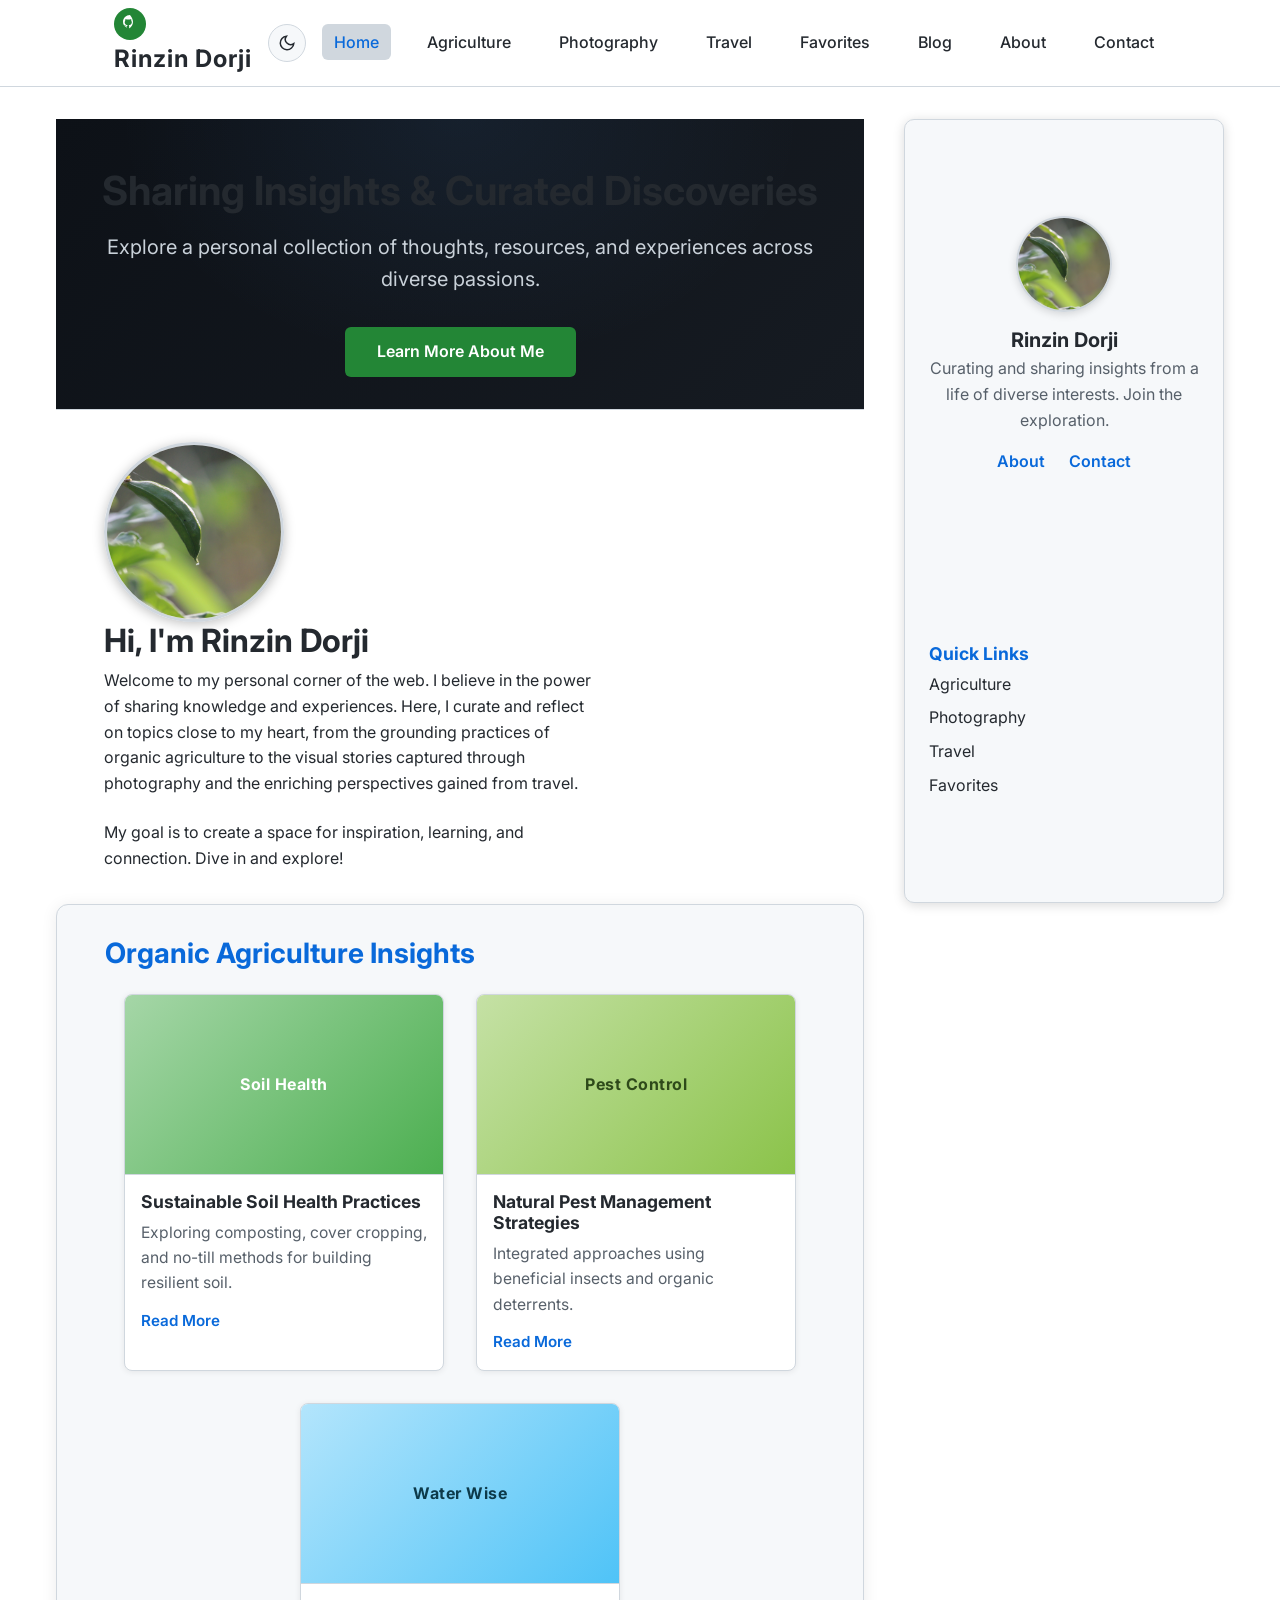
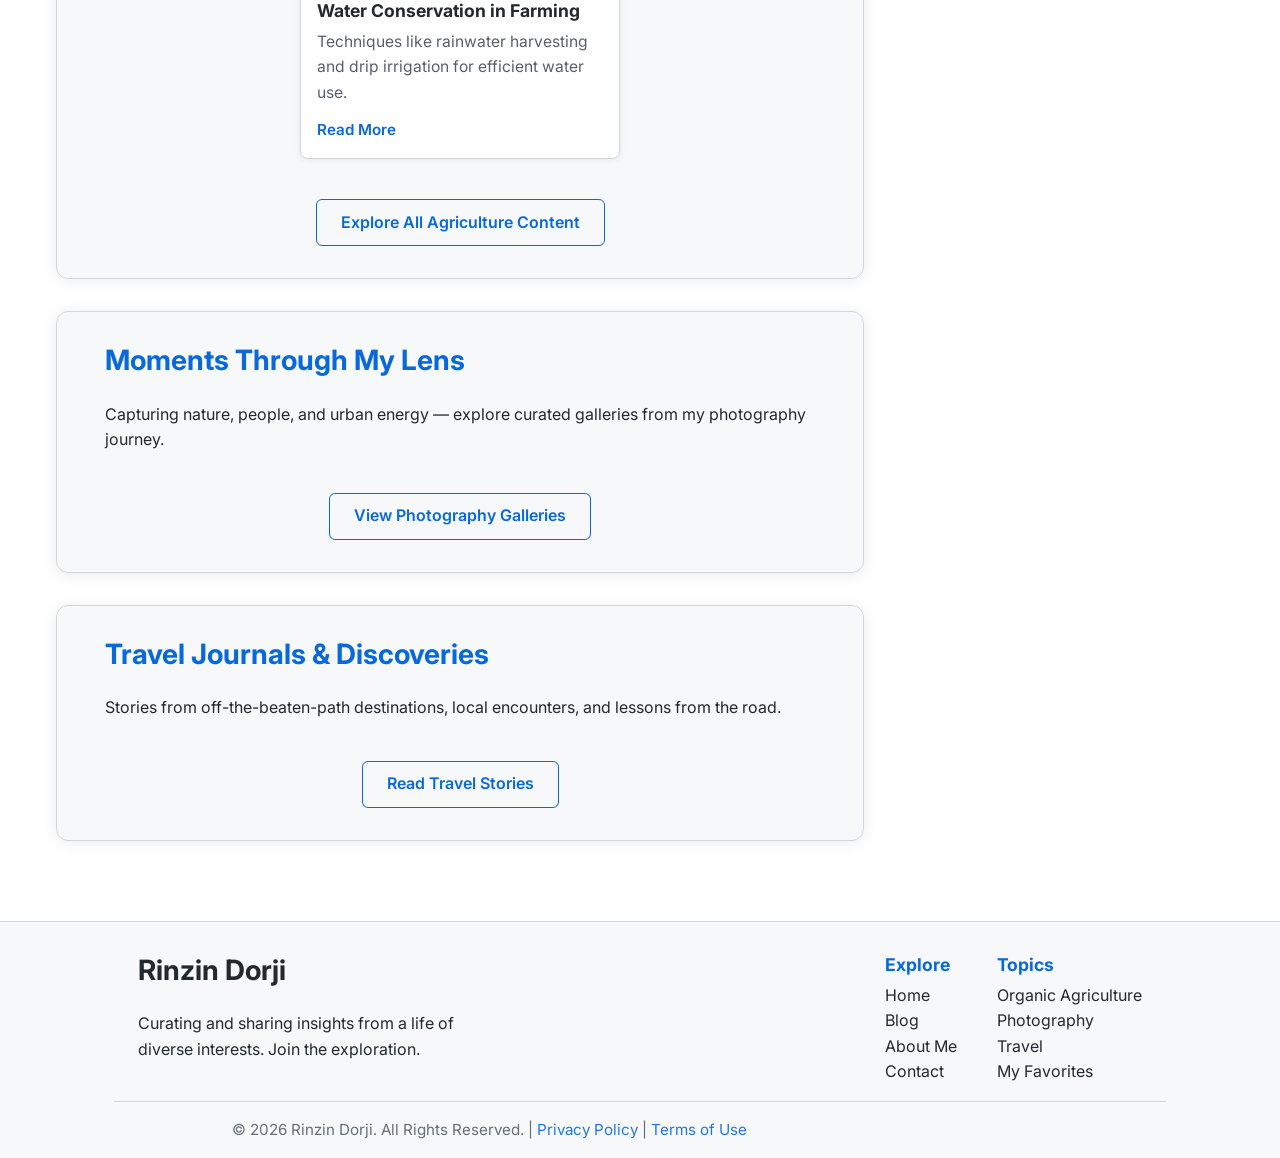
==== commit e5c9d256: "fix: visual appeal - contrast, headless scroll fallback, SEO og dims - style.css: hero gradient radi" ====
--- a/index.html
+++ b/index.html
@@ -4,26 +4,29 @@
     <meta charset="UTF-8">
     <meta name="viewport" content="width=device-width, initial-scale=1.0">
     <title>My Curated Life - Rinzin Dorji</title>
-    <meta name="description" content="Explore curated content, insights, and experiences across organic agriculture, photography, travel, and more by Rinzin Dorji.">
+    <meta name="description" content="Explore curated content, insights, and experiences across organic agriculture, photography, travel, and more by Rinzin Dorji. Join the exploration.">
     <meta name="author" content="Rinzin Dorji">
     <meta name="theme-color" content="#0d1117">
     <meta name="color-scheme" content="dark light">
+    <meta name="robots" content="index, follow">
     <link rel="canonical" href="https://rinzinzz.github.io/Org/">
 
     <!-- Open Graph -->
     <meta property="og:type" content="website">
     <meta property="og:title" content="My Curated Life - Rinzin Dorji">
-    <meta property="og:description" content="Explore curated content, insights, and experiences across organic agriculture, photography, travel, and more by Rinzin Dorji.">
+    <meta property="og:description" content="Explore curated content, insights, and experiences across organic agriculture, photography, travel, and more by Rinzin Dorji. Join the exploration.">
     <meta property="og:url" content="https://rinzinzz.github.io/Org/">
     <meta property="og:site_name" content="Rinzin Dorji">
     <meta property="og:image" content="https://rinzinzz.github.io/Org/IMG_4759.JPG">
+    <meta property="og:image:width" content="1200">
+    <meta property="og:image:height" content="630">
     <meta property="og:image:alt" content="Portrait of Rinzin Dorji">
     <meta property="og:locale" content="en_US">
 
     <!-- Twitter Card -->
     <meta name="twitter:card" content="summary_large_image">
     <meta name="twitter:title" content="My Curated Life - Rinzin Dorji">
-    <meta name="twitter:description" content="Explore curated content, insights, and experiences across organic agriculture, photography, travel, and more by Rinzin Dorji.">
+    <meta name="twitter:description" content="Explore curated content, insights, and experiences across organic agriculture, photography, travel, and more by Rinzin Dorji. Join the exploration.">
     <meta name="twitter:image" content="https://rinzinzz.github.io/Org/IMG_4759.JPG">
     <meta name="twitter:creator" content="@RinzinDorji">
 
@@ -58,7 +61,7 @@
       "name": "My Curated Life - Rinzin Dorji",
       "url": "https://rinzinzz.github.io/Org/",
       "author": { "@type": "Person", "name": "Rinzin Dorji" },
-      "description": "Explore curated content, insights, and experiences across organic agriculture, photography, travel, and more by Rinzin Dorji."
+      "description": "Explore curated content, insights, and experiences across organic agriculture, photography, travel, and more by Rinzin Dorji. Join the exploration."
     }
     </script>
 </head>
@@ -118,7 +121,7 @@
             <section class="intro-section" aria-labelledby="intro-heading">
                 <div class="container intro-container">
                     <div class="intro-image animate-on-scroll">
-                        <img src="IMG_4759.JPG" alt="Portrait of Rinzin Dorji smiling outdoors" loading="lazy" decoding="async" width="180" height="180" fetchpriority="low">
+                        <img src="IMG_4759.JPG" srcset="IMG_4759.JPG 1x, IMG_4759.JPG 2x" alt="Portrait of Rinzin Dorji smiling outdoors" loading="lazy" decoding="async" width="400" height="400" fetchpriority="low">
                     </div>
                     <div class="intro-text animate-on-scroll delay-1">
                         <h2 id="intro-heading">Hi, I'm Rinzin Dorji</h2>
@@ -192,7 +195,7 @@
         </div>
         <aside class="github-sidebar" aria-label="Sidebar">
             <section class="profile-card">
-                <img src="IMG_4759.JPG" alt="Portrait of Rinzin Dorji" class="profile-avatar" loading="lazy" decoding="async" width="96" height="96">
+                <img src="IMG_4759.JPG" srcset="IMG_4759.JPG 1x, IMG_4759.JPG 2x" alt="Portrait of Rinzin Dorji" class="profile-avatar" loading="lazy" decoding="async" width="400" height="400">
                 <h3>Rinzin Dorji</h3>
                 <p>Curating and sharing insights from a life of diverse interests. Join the exploration.</p>
                 <ul class="profile-links">
--- a/style.css
+++ b/style.css
@@ -142,6 +142,16 @@
 .delay-3 { transition-delay: 0.3s; }
 .delay-4 { transition-delay: 0.4s; }
 
+/* Headless / no-JS fallback: ensure content is visible even if IntersectionObserver never fires */
+.no-js .animate-on-scroll {
+    opacity: 1;
+    transform: none;
+}
+/* Never hide images inside animate-on-scroll containers — prevents black rectangles in headless/file:// */
+.animate-on-scroll img {
+    opacity: 1 !important;
+}
+
 @media (prefers-reduced-motion: reduce) {
     .animate-on-scroll {
         transition: none;
@@ -603,7 +613,9 @@
 
 /* Hero Section */
 .hero-section {
-    background: var(--color-bg-secondary);
+    background: linear-gradient(135deg, #0d1117 0%, #161b22 100%);
+    /* subtle radial overlay for depth */
+    background-image: radial-gradient(ellipse at 50% 0%, rgba(88,166,255,0.08) 0%, transparent 60%), linear-gradient(135deg, #0d1117 0%, #161b22 100%);
     padding: 3rem 0 2rem 0;
     text-align: center;
     border-bottom: 1px solid var(--color-border);
@@ -624,7 +636,7 @@
 
 .hero-subtitle {
     font-size: 1.25rem;
-    color: var(--color-fg-muted);
+    color: #c9d1d9;
     margin-bottom: 2rem;
     max-width: 60ch;
     margin-left: auto;
